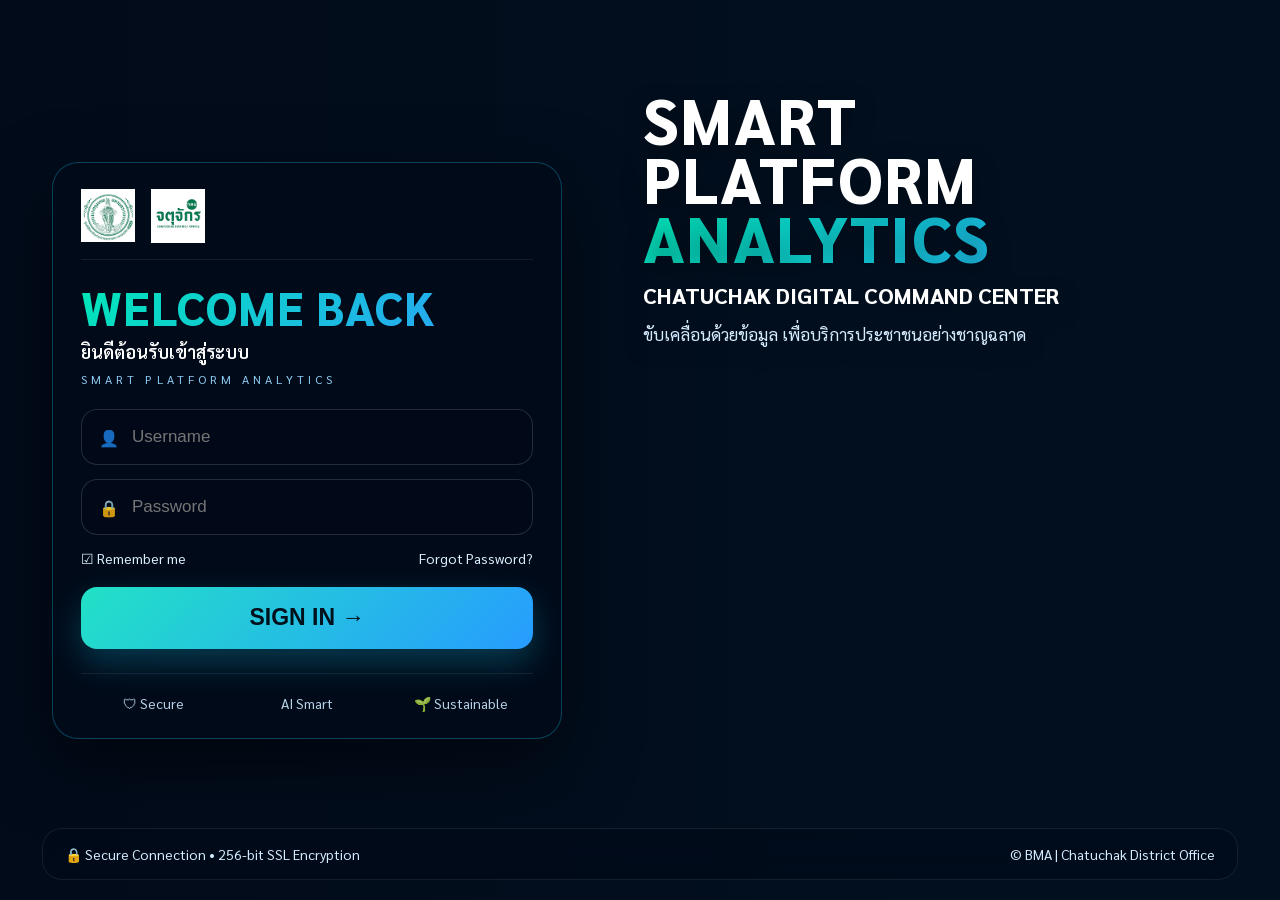
==== index.html @ cbca6411 "Update index.html" ====
<!DOCTYPE html>
<html lang="th">
<head>
<meta charset="UTF-8">
<meta name="viewport" content="width=device-width,initial-scale=1.0">
<title>Smart Platform Analytics</title>
<link rel="preconnect" href="https://fonts.googleapis.com">
<link rel="preconnect" href="https://fonts.gstatic.com" crossorigin>
<link href="https://fonts.googleapis.com/css2?family=Sarabun:wght@300;400;600;700;800&display=swap" rel="stylesheet">
<style>
*{margin:0;padding:0;box-sizing:border-box}
:root{
  --cyan:#18d7ff;
  --green:#00e6b8;
  --glass:rgba(1,10,25,.70);
  --line:rgba(24,215,255,.28);
}
body{
  font-family:'Sarabun',sans-serif;
  min-height:100vh;
  background:#021020;
  overflow:hidden;
}
.login-page{
  min-height:100vh;
  position:relative;
  display:flex;
  align-items:center;
  padding:34px 42px;
  background:
    linear-gradient(90deg,
      rgba(2,10,25,.82) 0%,
      rgba(2,10,25,.58) 33%,
      rgba(2,10,25,.18) 62%,
      rgba(2,10,25,.10) 100%),
    url("assets/images/login-bg.png");
  background-size:cover;
  background-position:center;
  background-repeat:no-repeat;
}
.login-card{
  width:510px;
  min-height:auto;
  padding:26px 28px;
  border-radius:26px;
  background:var(--glass);
  border:1px solid var(--line);
  backdrop-filter:blur(18px);
  -webkit-backdrop-filter:blur(18px);
  box-shadow:0 26px 70px rgba(0,0,0,.50);
  margin-left:10px;
}
.logo-row{
  display:flex;
  align-items:center;
  gap:16px;
  padding-bottom:16px;
  border-bottom:1px solid rgba(255,255,255,.08);
  margin-bottom:24px;
}
.logo-row img{
  height:54px;
  max-width:210px;
  object-fit:contain;
}
.welcome{
  font-size:46px;
  font-weight:800;
  line-height:1;
  letter-spacing:.02em;
  background:linear-gradient(135deg,var(--green),#2f9cff);
  -webkit-background-clip:text;
  -webkit-text-fill-color:transparent;
  margin-bottom:10px;
}
.sub{
  font-size:18px;
  color:#fff;
  font-weight:600;
  margin-bottom:8px;
}
.platform{
  letter-spacing:.34em;
  font-size:12px;
  color:#8fcff7;
  margin-bottom:22px;
}
.input{
  position:relative;
  margin-bottom:14px;
}
.input input{
  width:100%;
  height:56px;
  padding:0 18px 0 50px;
  border-radius:16px;
  background:rgba(2,10,25,.58);
  border:1px solid rgba(255,255,255,.14);
  color:#fff;
  font-size:17px;
  outline:none;
  transition:.2s ease;
}
.input input:focus{
  border-color:rgba(24,215,255,.65);
  box-shadow:0 0 0 3px rgba(24,215,255,.12);
}
.input span{
  position:absolute;
  left:18px;
  top:50%;
  transform:translateY(-50%);
  opacity:.9;
}
.options{
  display:flex;
  justify-content:space-between;
  align-items:center;
  color:#dbefff;
  font-size:14px;
  margin:8px 0 20px;
}
.btn{
  width:100%;
  height:62px;
  border:none;
  border-radius:16px;
  font-size:23px;
  font-weight:800;
  cursor:pointer;
  background:linear-gradient(135deg,#22e1c6,#279cff);
  color:#00111b;
  box-shadow:0 14px 34px rgba(24,215,255,.24);
  transition:.22s ease;
}
.btn:hover{transform:translateY(-2px)}
.bottom{
  display:flex;
  justify-content:space-between;
  gap:10px;
  margin-top:24px;
  padding-top:20px;
  border-top:1px solid rgba(255,255,255,.08);
  color:#cde8ff;
  font-size:14px;
}
.bottom div{
  flex:1;
  text-align:center;
  opacity:.9;
}
.hero{
  position:absolute;
  right:6%;
  top:10%;
  max-width:560px;
  text-shadow:0 8px 24px rgba(0,0,0,.35);
}
.hero h1{
  font-size:64px;
  line-height:.92;
  color:#fff;
  font-weight:800;
  letter-spacing:.02em;
}
.hero h1 span{
  display:block;
  background:linear-gradient(135deg,var(--green),#2aa5ff);
  -webkit-background-clip:text;
  -webkit-text-fill-color:transparent;
}
.hero h2{
  color:#fff;
  margin-top:14px;
  font-size:22px;
  font-weight:800;
}
.hero p{
  margin-top:12px;
  color:#d6ecff;
  font-size:17px;
  line-height:1.6;
}
.footer{
  position:fixed;
  left:42px;
  right:42px;
  bottom:20px;
  min-height:52px;
  padding:14px 22px;
  border-radius:20px;
  background:rgba(1,10,25,.54);
  backdrop-filter:blur(14px);
  -webkit-backdrop-filter:blur(14px);
  border:1px solid rgba(255,255,255,.08);
  display:flex;
  align-items:center;
  justify-content:space-between;
  gap:16px;
  color:#d4ecff;
  font-size:14px;
}
@media(max-width:1200px){
  .hero{display:none}
  .login-page{justify-content:center;padding:24px;background-position:center}
  .login-card{width:100%;max-width:520px;margin-left:0}
}
@media(max-width:640px){
  body{overflow:auto}
  .login-page{padding:18px;background-position:68% center}
  .login-card{padding:22px;border-radius:22px}
  .logo-row img{height:44px}
  .welcome{font-size:36px}
  .sub{font-size:16px}
  .platform{font-size:11px;letter-spacing:.22em}
  .bottom{font-size:12px}
  .footer{
    position:static;
    margin:0 18px 18px;
    flex-direction:column;
    text-align:center;
    font-size:12px;
  }
}
</style>
</head>
<body>
<div class="login-page">
  <section class="login-card" aria-label="Login">
    <div class="logo-row">
      <img src="assets/images/logos/bma-logo.png" alt="BMA Logo" onerror="this.style.display='none'">
      <img src="assets/images/logos/chatuchak-logo.png" alt="Chatuchak Logo" onerror="this.style.display='none'">
    </div>

    <h1 class="welcome">WELCOME BACK</h1>
    <div class="sub">ยินดีต้อนรับเข้าสู่ระบบ</div>
    <div class="platform">SMART PLATFORM ANALYTICS</div>

    <div class="input">
      <span>👤</span>
      <input type="text" placeholder="Username" autocomplete="username">
    </div>

    <div class="input">
      <span>🔒</span>
      <input type="password" placeholder="Password" autocomplete="current-password">
    </div>

    <div class="options">
      <label>☑ Remember me</label>
      <span>Forgot Password?</span>
    </div>

    <button class="btn" type="button" onclick="window.location.href='portal.html'">SIGN IN →</button>

    <div class="bottom">
      <div>🛡 Secure</div>
      <div>AI Smart</div>
      <div>🌱 Sustainable</div>
    </div>
  </section>

  <section class="hero" aria-label="Smart Platform Analytics">
    <h1>SMART PLATFORM <span>ANALYTICS</span></h1>
    <h2>CHATUCHAK DIGITAL COMMAND CENTER</h2>
    <p>ขับเคลื่อนด้วยข้อมูล เพื่อบริการประชาชนอย่างชาญฉลาด</p>
  </section>
</div>

<footer class="footer">
  <div>🔒 Secure Connection • 256-bit SSL Encryption</div>
  <div>© BMA | Chatuchak District Office</div>
</footer>
</body>
</html>
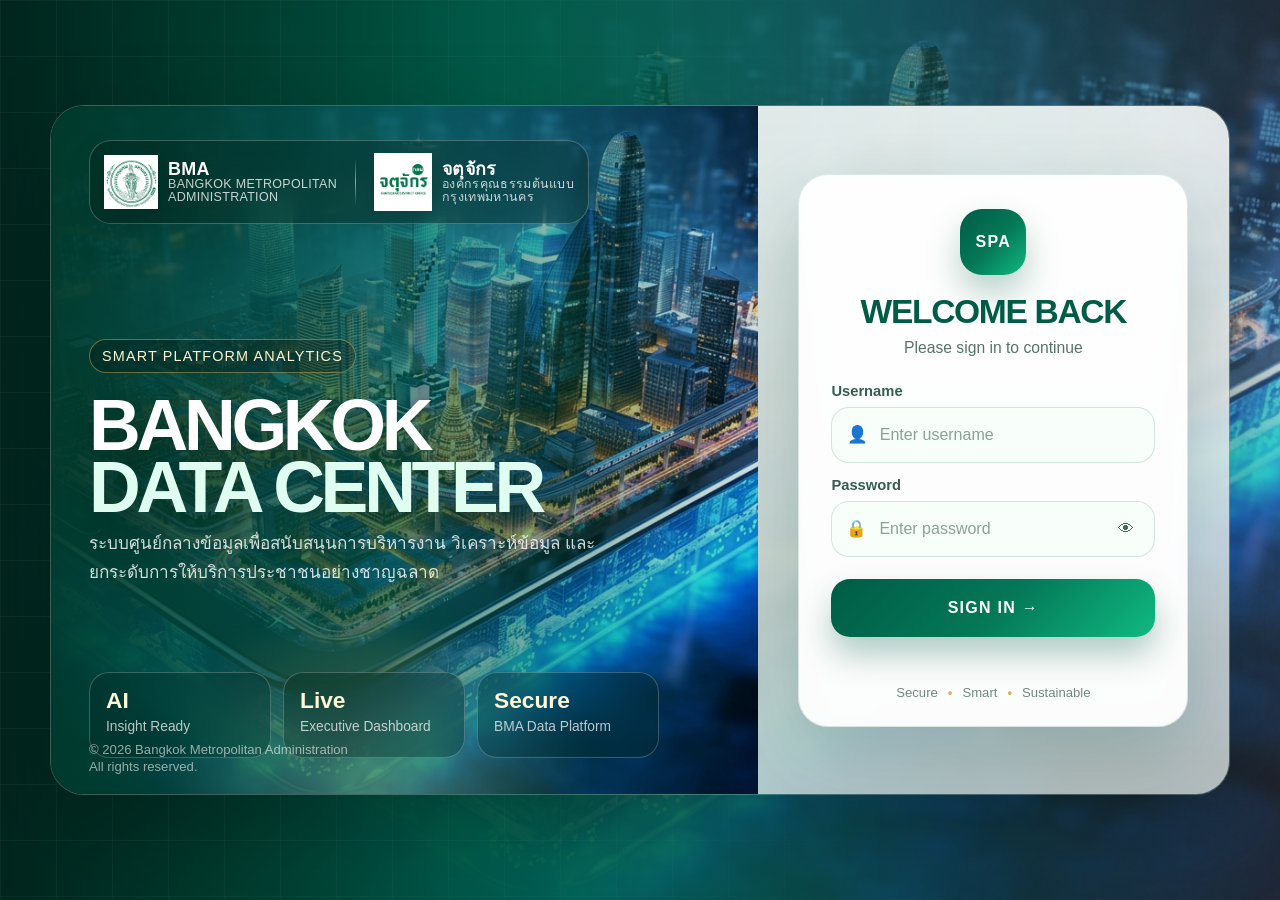
==== commit a23a9cfe: "Update index.html" ====
--- a/index.html
+++ b/index.html
@@ -1,275 +1,478 @@
 <!DOCTYPE html>
 <html lang="th">
 <head>
-<meta charset="UTF-8">
-<meta name="viewport" content="width=device-width,initial-scale=1.0">
-<title>Smart Platform Analytics</title>
-<link rel="preconnect" href="https://fonts.googleapis.com">
-<link rel="preconnect" href="https://fonts.gstatic.com" crossorigin>
-<link href="https://fonts.googleapis.com/css2?family=Sarabun:wght@300;400;600;700;800&display=swap" rel="stylesheet">
-<style>
-*{margin:0;padding:0;box-sizing:border-box}
-:root{
-  --cyan:#18d7ff;
-  --green:#00e6b8;
-  --glass:rgba(1,10,25,.70);
-  --line:rgba(24,215,255,.28);
-}
-body{
-  font-family:'Sarabun',sans-serif;
-  min-height:100vh;
-  background:#021020;
-  overflow:hidden;
-}
-.login-page{
-  min-height:100vh;
-  position:relative;
-  display:flex;
-  align-items:center;
-  padding:34px 42px;
-  background:
-    linear-gradient(90deg,
-      rgba(2,10,25,.82) 0%,
-      rgba(2,10,25,.58) 33%,
-      rgba(2,10,25,.18) 62%,
-      rgba(2,10,25,.10) 100%),
-    url("assets/images/login-bg.png");
-  background-size:cover;
-  background-position:center;
-  background-repeat:no-repeat;
-}
-.login-card{
-  width:510px;
-  min-height:auto;
-  padding:26px 28px;
-  border-radius:26px;
-  background:var(--glass);
-  border:1px solid var(--line);
-  backdrop-filter:blur(18px);
-  -webkit-backdrop-filter:blur(18px);
-  box-shadow:0 26px 70px rgba(0,0,0,.50);
-  margin-left:10px;
-}
-.logo-row{
-  display:flex;
-  align-items:center;
-  gap:16px;
-  padding-bottom:16px;
-  border-bottom:1px solid rgba(255,255,255,.08);
-  margin-bottom:24px;
-}
-.logo-row img{
-  height:54px;
-  max-width:210px;
-  object-fit:contain;
-}
-.welcome{
-  font-size:46px;
-  font-weight:800;
-  line-height:1;
-  letter-spacing:.02em;
-  background:linear-gradient(135deg,var(--green),#2f9cff);
-  -webkit-background-clip:text;
-  -webkit-text-fill-color:transparent;
-  margin-bottom:10px;
-}
-.sub{
-  font-size:18px;
-  color:#fff;
-  font-weight:600;
-  margin-bottom:8px;
-}
-.platform{
-  letter-spacing:.34em;
-  font-size:12px;
-  color:#8fcff7;
-  margin-bottom:22px;
-}
-.input{
-  position:relative;
-  margin-bottom:14px;
-}
-.input input{
-  width:100%;
-  height:56px;
-  padding:0 18px 0 50px;
-  border-radius:16px;
-  background:rgba(2,10,25,.58);
-  border:1px solid rgba(255,255,255,.14);
-  color:#fff;
-  font-size:17px;
-  outline:none;
-  transition:.2s ease;
-}
-.input input:focus{
-  border-color:rgba(24,215,255,.65);
-  box-shadow:0 0 0 3px rgba(24,215,255,.12);
-}
-.input span{
-  position:absolute;
-  left:18px;
-  top:50%;
-  transform:translateY(-50%);
-  opacity:.9;
-}
-.options{
-  display:flex;
-  justify-content:space-between;
-  align-items:center;
-  color:#dbefff;
-  font-size:14px;
-  margin:8px 0 20px;
-}
-.btn{
-  width:100%;
-  height:62px;
-  border:none;
-  border-radius:16px;
-  font-size:23px;
-  font-weight:800;
-  cursor:pointer;
-  background:linear-gradient(135deg,#22e1c6,#279cff);
-  color:#00111b;
-  box-shadow:0 14px 34px rgba(24,215,255,.24);
-  transition:.22s ease;
-}
-.btn:hover{transform:translateY(-2px)}
-.bottom{
-  display:flex;
-  justify-content:space-between;
-  gap:10px;
-  margin-top:24px;
-  padding-top:20px;
-  border-top:1px solid rgba(255,255,255,.08);
-  color:#cde8ff;
-  font-size:14px;
-}
-.bottom div{
-  flex:1;
-  text-align:center;
-  opacity:.9;
-}
-.hero{
-  position:absolute;
-  right:6%;
-  top:10%;
-  max-width:560px;
-  text-shadow:0 8px 24px rgba(0,0,0,.35);
-}
-.hero h1{
-  font-size:64px;
-  line-height:.92;
-  color:#fff;
-  font-weight:800;
-  letter-spacing:.02em;
-}
-.hero h1 span{
-  display:block;
-  background:linear-gradient(135deg,var(--green),#2aa5ff);
-  -webkit-background-clip:text;
-  -webkit-text-fill-color:transparent;
-}
-.hero h2{
-  color:#fff;
-  margin-top:14px;
-  font-size:22px;
-  font-weight:800;
-}
-.hero p{
-  margin-top:12px;
-  color:#d6ecff;
-  font-size:17px;
-  line-height:1.6;
-}
-.footer{
-  position:fixed;
-  left:42px;
-  right:42px;
-  bottom:20px;
-  min-height:52px;
-  padding:14px 22px;
-  border-radius:20px;
-  background:rgba(1,10,25,.54);
-  backdrop-filter:blur(14px);
-  -webkit-backdrop-filter:blur(14px);
-  border:1px solid rgba(255,255,255,.08);
-  display:flex;
-  align-items:center;
-  justify-content:space-between;
-  gap:16px;
-  color:#d4ecff;
-  font-size:14px;
-}
-@media(max-width:1200px){
-  .hero{display:none}
-  .login-page{justify-content:center;padding:24px;background-position:center}
-  .login-card{width:100%;max-width:520px;margin-left:0}
-}
-@media(max-width:640px){
-  body{overflow:auto}
-  .login-page{padding:18px;background-position:68% center}
-  .login-card{padding:22px;border-radius:22px}
-  .logo-row img{height:44px}
-  .welcome{font-size:36px}
-  .sub{font-size:16px}
-  .platform{font-size:11px;letter-spacing:.22em}
-  .bottom{font-size:12px}
-  .footer{
-    position:static;
-    margin:0 18px 18px;
-    flex-direction:column;
-    text-align:center;
-    font-size:12px;
-  }
-}
-</style>
+  <meta charset="UTF-8" />
+  <meta name="viewport" content="width=device-width, initial-scale=1.0" />
+  <title>Smart Platform Analytics</title>
+  <link rel="preconnect" href="https://fonts.googleapis.com" />
+  <link rel="preconnect" href="https://fonts.gstatic.com" crossorigin />
+  <style>
+    @font-face{
+      font-family:"Sao Chingcha";
+      src:url("assets/fonts/SaoChingcha-Regular.ttf") format("truetype"),
+          url("assets/fonts/saochingcha.ttf") format("truetype");
+      font-display:swap;
+    }
+
+    :root{
+      --bma-green:#005C46;
+      --bma-green-2:#047857;
+      --mint:#10b981;
+      --gold:#d6b25e;
+      --ink:#14342d;
+      --soft:#eefaf4;
+      --glass:rgba(255,255,255,.82);
+      --glass-strong:rgba(255,255,255,.93);
+      --shadow:0 34px 90px rgba(0,0,0,.26);
+      --city-bg:url("assets/images/backgrounds/login-bg.png");
+      --city-bg-raw:url("https://raw.githubusercontent.com/chatuchakdatacenter-wq/smart-platform-analytics/main/assets/images/backgrounds/login-bg.png");
+    }
+
+    *{box-sizing:border-box}
+
+    html,body{height:100%;margin:0}
+
+    body{
+      font-family:"Sao Chingcha","Sarabun","Segoe UI",Tahoma,sans-serif;
+      color:#fff;
+      overflow:hidden;
+      background:
+        radial-gradient(circle at 16% 12%,rgba(16,185,129,.32),transparent 34%),
+        linear-gradient(135deg,#063429 0%,#005c46 45%,#03231b 100%);
+    }
+
+    button,input{font:inherit}
+
+    .hidden{display:none!important}
+
+    .login-page{
+      min-height:100vh;
+      position:relative;
+      isolation:isolate;
+      display:flex;
+      align-items:center;
+      justify-content:center;
+      padding:28px;
+      background:
+        linear-gradient(90deg,rgba(0,42,31,.95) 0%,rgba(0,92,70,.78) 42%,rgba(0,0,0,.18) 100%),
+        var(--city-bg),
+        var(--city-bg-raw);
+      background-size:cover;
+      background-position:center;
+    }
+
+    .login-page::before{
+      content:"";
+      position:absolute;
+      inset:0;
+      z-index:-2;
+      background:
+        linear-gradient(90deg,rgba(0,37,29,.94) 0%,rgba(0,92,70,.72) 38%,rgba(255,255,255,.05) 74%,rgba(255,255,255,.12) 100%),
+        radial-gradient(circle at 72% 52%,rgba(255,255,255,.12),transparent 28%);
+    }
+
+    .login-page::after{
+      content:"";
+      position:absolute;
+      inset:0;
+      z-index:-1;
+      pointer-events:none;
+      background-image:
+        linear-gradient(rgba(255,255,255,.045) 1px,transparent 1px),
+        linear-gradient(90deg,rgba(255,255,255,.045) 1px,transparent 1px);
+      background-size:56px 56px;
+      mask-image:linear-gradient(90deg,#000 0%,rgba(0,0,0,.6) 42%,transparent 76%);
+    }
+
+    .bg-shade,.bg-glow{display:none}
+
+    .login-layout{
+      width:min(1180px,100%);
+      min-height:min(690px,calc(100vh - 56px));
+      position:relative;
+      display:grid;
+      grid-template-columns:minmax(420px,1.08fr) minmax(340px,.72fr);
+      overflow:hidden;
+      border:1px solid rgba(255,255,255,.24);
+      border-radius:34px;
+      box-shadow:var(--shadow);
+      background:rgba(0,43,34,.36);
+      backdrop-filter:blur(8px);
+    }
+
+    .brand-hero{
+      position:relative;
+      display:flex;
+      flex-direction:column;
+      justify-content:space-between;
+      padding:34px 38px 36px;
+      overflow:hidden;
+    }
+
+    .brand-hero::before{
+      content:"";
+      position:absolute;
+      inset:0;
+      z-index:-2;
+      background:
+        linear-gradient(90deg,rgba(0,58,44,.98) 0%,rgba(0,92,70,.66) 48%,rgba(0,0,0,.10) 100%),
+        var(--city-bg),
+        var(--city-bg-raw);
+      background-size:cover;
+      background-position:center;
+      transform:scale(1.02);
+    }
+
+    .brand-hero::after{
+      content:"";
+      position:absolute;
+      inset:auto -10% -22% 8%;
+      width:76%;
+      height:45%;
+      z-index:-1;
+      border-radius:999px;
+      background:radial-gradient(circle,rgba(214,178,94,.30),transparent 70%);
+      filter:blur(10px);
+    }
+
+    .logo-bar{
+      display:flex;
+      align-items:center;
+      gap:18px;
+      width:fit-content;
+      padding:12px 14px;
+      border:1px solid rgba(255,255,255,.24);
+      border-radius:22px;
+      background:rgba(0,34,26,.34);
+      backdrop-filter:blur(14px);
+    }
+
+    .logo-unit{display:flex;align-items:center;gap:10px}
+    .logo-img{width:54px;height:54px;object-fit:contain;filter:drop-shadow(0 10px 18px rgba(0,0,0,.24))}
+    .chatuchak-logo{width:58px;height:58px}
+    .logo-text{display:flex;flex-direction:column;line-height:1.05;letter-spacing:.02em}
+    .logo-text strong{font-size:1.12rem;color:#fff}
+    .logo-text span{font-size:.78rem;color:rgba(255,255,255,.78)}
+    .logo-divider{width:1px;height:48px;background:linear-gradient(transparent,rgba(255,255,255,.55),transparent)}
+
+    .hero-copy{max-width:620px;margin:62px 0 32px}
+    .eyebrow{
+      display:inline-flex;
+      align-items:center;
+      gap:8px;
+      padding:8px 12px;
+      border:1px solid rgba(214,178,94,.48);
+      border-radius:999px;
+      color:#fff4cf;
+      background:rgba(0,0,0,.22);
+      letter-spacing:.08em;
+      font-size:.9rem;
+    }
+
+    .hero-copy h1{
+      margin:22px 0 12px;
+      font-size:clamp(2.75rem,5.6vw,5.65rem);
+      line-height:.86;
+      letter-spacing:-.06em;
+      text-transform:uppercase;
+      text-shadow:0 18px 38px rgba(0,0,0,.32);
+    }
+
+    .hero-copy h1 span{display:block;color:#dffdf0}
+    .hero-copy p{max-width:510px;margin:0;color:rgba(255,255,255,.82);font-size:1.07rem;line-height:1.65}
+
+    .hero-stats{
+      display:grid;
+      grid-template-columns:repeat(3,minmax(0,1fr));
+      gap:12px;
+      max-width:570px;
+    }
+
+    .stat-pill{
+      min-height:86px;
+      padding:14px 16px;
+      border:1px solid rgba(255,255,255,.22);
+      border-radius:20px;
+      background:rgba(0,42,32,.34);
+      backdrop-filter:blur(14px);
+    }
+    .stat-pill strong{display:block;font-size:1.42rem;color:#fff7d7}
+    .stat-pill span{display:block;margin-top:4px;color:rgba(255,255,255,.72);font-size:.86rem;line-height:1.32}
+
+    .login-panel{
+      display:flex;
+      align-items:center;
+      justify-content:center;
+      padding:34px;
+      background:
+        linear-gradient(180deg,rgba(255,255,255,.88),rgba(255,255,255,.68)),
+        radial-gradient(circle at 50% 0%,rgba(16,185,129,.18),transparent 40%);
+      color:var(--ink);
+    }
+
+    .login-card{
+      width:100%;
+      max-width:390px;
+      padding:34px 32px 26px;
+      border:1px solid rgba(0,92,70,.14);
+      border-radius:30px;
+      background:var(--glass-strong);
+      box-shadow:0 28px 70px rgba(0,68,52,.20);
+      backdrop-filter:blur(18px);
+    }
+
+    .login-badge{
+      width:66px;
+      height:66px;
+      display:grid;
+      place-items:center;
+      margin:0 auto 18px;
+      border-radius:22px;
+      color:#fff;
+      font-weight:800;
+      letter-spacing:.08em;
+      background:linear-gradient(135deg,var(--bma-green),var(--bma-green-2) 52%,var(--mint));
+      box-shadow:0 18px 34px rgba(0,92,70,.28);
+    }
+
+    .login-card h1{margin:0;text-align:center;font-size:2.1rem;letter-spacing:-.04em;color:var(--bma-green)}
+    .login-card>p{margin:8px 0 26px;text-align:center;color:#57736a;font-size:.98rem}
+
+    .field{display:block;margin:0 0 14px}
+    .field-caption{display:block;margin:0 0 8px;color:#365c52;font-size:.92rem;font-weight:700}
+    .input-wrap{
+      display:flex;
+      align-items:center;
+      gap:10px;
+      min-height:56px;
+      padding:0 14px;
+      border:1px solid rgba(0,92,70,.16);
+      border-radius:18px;
+      background:#f8fffb;
+      box-shadow:inset 0 1px 0 rgba(255,255,255,.7);
+      transition:.2s ease;
+    }
+    .input-wrap:focus-within{border-color:rgba(0,92,70,.48);box-shadow:0 0 0 4px rgba(16,185,129,.12)}
+    .field-icon{width:24px;text-align:center;color:var(--bma-green);font-size:1.04rem}
+    .input-wrap input{width:100%;border:0;outline:0;background:transparent;color:#17362f;font-size:1rem}
+    .input-wrap input::placeholder{color:#8aa099}
+    .ghost-btn{border:0;background:transparent;color:#436c61;cursor:pointer;padding:6px;border-radius:12px}
+    .ghost-btn:hover{background:rgba(0,92,70,.08)}
+
+    .signin-btn{
+      width:100%;
+      min-height:58px;
+      margin-top:8px;
+      border:0;
+      border-radius:19px;
+      cursor:pointer;
+      color:#fff;
+      font-size:1rem;
+      font-weight:800;
+      letter-spacing:.08em;
+      background:linear-gradient(135deg,var(--bma-green),#047857 52%,#10b981);
+      box-shadow:0 18px 32px rgba(0,92,70,.30);
+      transition:transform .18s ease,box-shadow .18s ease,filter .18s ease;
+    }
+    .signin-btn:hover{transform:translateY(-2px);filter:saturate(1.08);box-shadow:0 22px 42px rgba(0,92,70,.38)}
+    .signin-btn:active{transform:translateY(0)}
+
+    .login-message{min-height:22px;margin:12px 0 4px;text-align:center;color:#b45309;font-size:.9rem}
+    .trust-line{display:flex;align-items:center;justify-content:center;gap:10px;margin-top:14px;color:#6f8880;font-size:.82rem}
+    .trust-line b{color:var(--gold)}
+
+    .page-footer{
+      position:absolute;
+      left:38px;
+      bottom:18px;
+      color:rgba(255,255,255,.58);
+      font-size:.82rem;
+      line-height:1.35;
+    }
+
+    .dashboard-page{min-height:100vh;background:#eef7f2;color:#17362f;display:grid;grid-template-columns:280px 1fr}
+    .sidebar{padding:24px;background:linear-gradient(180deg,#005c46,#063429);color:#fff}
+    .side-brand{display:flex;align-items:center;gap:12px;margin-bottom:34px}
+    .mini-orb{width:54px;height:54px;border-radius:18px;display:grid;place-items:center;background:rgba(255,255,255,.14);font-weight:800}
+    .side-brand span{display:block;color:rgba(255,255,255,.7);font-size:.8rem}
+    .side-nav{display:grid;gap:10px}
+    .nav-link{border:1px solid rgba(255,255,255,.12);border-radius:16px;background:rgba(255,255,255,.06);color:#fff;padding:13px 14px;text-align:left;cursor:pointer}
+    .nav-link.active,.nav-link:hover{background:rgba(255,255,255,.16)}
+    .workspace{padding:30px}
+    .topbar{display:flex;align-items:center;justify-content:space-between;margin-bottom:28px}
+    .topbar p{margin:0;color:#57736a}.topbar h2{margin:4px 0 0;font-size:2rem;color:#005c46}
+    .user-panel{display:flex;align-items:center;gap:12px;padding:10px;border-radius:20px;background:#fff;box-shadow:0 14px 38px rgba(0,0,0,.08)}
+    .user-panel span{display:block;color:#6f8880;font-size:.82rem}.avatar{width:42px;height:42px;border-radius:15px;display:grid;place-items:center;background:#005c46;color:#fff;font-weight:800}
+    .logout-btn{border:0;border-radius:13px;background:#eef7f2;color:#005c46;padding:10px 12px;cursor:pointer}
+    .kpi-grid{display:grid;grid-template-columns:repeat(4,minmax(0,1fr));gap:16px}
+    .kpi-card{padding:22px;border-radius:24px;background:#fff;box-shadow:0 18px 45px rgba(0,0,0,.08)}
+    .kpi-card span,.kpi-card small{display:block;color:#6f8880}.kpi-card strong{display:block;margin:10px 0;font-size:2rem;color:#005c46}.gold-card{border:1px solid rgba(214,178,94,.7)}
+
+    @media (max-width:980px){
+      body{overflow:auto}
+      .login-page{padding:18px;align-items:stretch}
+      .login-layout{min-height:auto;grid-template-columns:1fr;border-radius:28px}
+      .brand-hero{min-height:380px;padding:26px}
+      .hero-copy{margin:44px 0 24px}
+      .hero-stats{grid-template-columns:1fr 1fr 1fr}
+      .login-panel{padding:26px}
+      .page-footer{position:static;margin-top:20px;color:rgba(255,255,255,.74)}
+      .dashboard-page{grid-template-columns:1fr}.sidebar{display:none}.kpi-grid{grid-template-columns:1fr 1fr}
+    }
+
+    @media (max-width:640px){
+      .login-page{padding:12px;background-position:center top}
+      .login-layout{border-radius:24px}
+      .brand-hero{min-height:330px;padding:20px;background-position:center}
+      .logo-bar{gap:10px;padding:10px;border-radius:18px;transform:scale(.94);transform-origin:left top}
+      .logo-img{width:44px;height:44px}.chatuchak-logo{width:46px;height:46px}.logo-text span{font-size:.68rem}.logo-text strong{font-size:.98rem}.logo-divider{height:38px}
+      .hero-copy{margin:32px 0 16px}.hero-copy h1{font-size:3rem}.hero-copy p{font-size:.95rem}
+      .hero-stats{grid-template-columns:1fr;gap:8px}.stat-pill{min-height:auto;padding:11px 14px}.stat-pill strong{font-size:1.18rem}
+      .login-panel{padding:18px}.login-card{padding:28px 22px 22px;border-radius:24px}.login-card h1{font-size:1.76rem}
+      .kpi-grid{grid-template-columns:1fr}.topbar{display:block}.user-panel{margin-top:16px}
+    }
+  </style>
 </head>
 <body>
-<div class="login-page">
-  <section class="login-card" aria-label="Login">
-    <div class="logo-row">
-      <img src="assets/images/logos/bma-logo.png" alt="BMA Logo" onerror="this.style.display='none'">
-      <img src="assets/images/logos/chatuchak-logo.png" alt="Chatuchak Logo" onerror="this.style.display='none'">
-    </div>
-
-    <h1 class="welcome">WELCOME BACK</h1>
-    <div class="sub">ยินดีต้อนรับเข้าสู่ระบบ</div>
-    <div class="platform">SMART PLATFORM ANALYTICS</div>
-
-    <div class="input">
-      <span>👤</span>
-      <input type="text" placeholder="Username" autocomplete="username">
-    </div>
-
-    <div class="input">
-      <span>🔒</span>
-      <input type="password" placeholder="Password" autocomplete="current-password">
-    </div>
-
-    <div class="options">
-      <label>☑ Remember me</label>
-      <span>Forgot Password?</span>
-    </div>
-
-    <button class="btn" type="button" onclick="window.location.href='portal.html'">SIGN IN →</button>
-
-    <div class="bottom">
-      <div>🛡 Secure</div>
-      <div>AI Smart</div>
-      <div>🌱 Sustainable</div>
-    </div>
+  <main class="login-page">
+    <section class="login-layout" aria-label="Smart Platform Analytics Login">
+      <div class="brand-hero">
+        <header class="logo-bar">
+          <div class="logo-unit">
+            <img src="assets/images/logos/bma-logo.png" alt="BMA Logo" class="logo-img" />
+            <div class="logo-text">
+              <strong>BMA</strong>
+              <span>BANGKOK METROPOLITAN<br />ADMINISTRATION</span>
+            </div>
+          </div>
+
+          <i class="logo-divider"></i>
+
+          <div class="logo-unit logo-unit-right">
+            <img src="assets/images/logos/chatuchak-logo.png" alt="Chatuchak Logo" class="logo-img chatuchak-logo" />
+            <div class="logo-text">
+              <strong>จตุจักร</strong>
+              <span>องค์กรคุณธรรมต้นแบบ<br />กรุงเทพมหานคร</span>
+            </div>
+          </div>
+        </header>
+
+        <div class="hero-copy">
+          <span class="eyebrow">SMART PLATFORM ANALYTICS</span>
+          <h1>Bangkok <span>Data Center</span></h1>
+          <p>ระบบศูนย์กลางข้อมูลเพื่อสนับสนุนการบริหารงาน วิเคราะห์ข้อมูล และยกระดับการให้บริการประชาชนอย่างชาญฉลาด</p>
+        </div>
+
+        <div class="hero-stats" aria-label="Platform Highlights">
+          <div class="stat-pill"><strong>AI</strong><span>Insight Ready</span></div>
+          <div class="stat-pill"><strong>Live</strong><span>Executive Dashboard</span></div>
+          <div class="stat-pill"><strong>Secure</strong><span>BMA Data Platform</span></div>
+        </div>
+
+        <footer class="page-footer">
+          © 2026 Bangkok Metropolitan Administration<br />
+          All rights reserved.
+        </footer>
+      </div>
+
+      <div class="login-panel">
+        <form class="login-card" id="loginForm">
+          <div class="login-badge">SPA</div>
+          <h1>WELCOME BACK</h1>
+          <p>Please sign in to continue</p>
+
+          <label class="field">
+            <span class="field-caption">Username</span>
+            <span class="input-wrap">
+              <span class="field-icon">👤</span>
+              <input id="username" name="username" type="text" placeholder="Enter username" autocomplete="username" required />
+            </span>
+          </label>
+
+          <label class="field">
+            <span class="field-caption">Password</span>
+            <span class="input-wrap">
+              <span class="field-icon">🔒</span>
+              <input id="password" name="password" type="password" placeholder="Enter password" autocomplete="current-password" required />
+              <button class="ghost-btn" id="togglePassword" type="button" aria-label="Show password">👁</button>
+            </span>
+          </label>
+
+          <button class="signin-btn" type="submit">SIGN IN →</button>
+
+          <div id="loginMessage" class="login-message" role="status"></div>
+
+          <footer class="trust-line">
+            <span>Secure</span>
+            <b>•</b>
+            <span>Smart</span>
+            <b>•</b>
+            <span>Sustainable</span>
+          </footer>
+        </form>
+      </div>
+    </section>
+  </main>
+
+  <section id="dashboardPage" class="dashboard-page hidden">
+    <aside class="sidebar">
+      <div class="side-brand">
+        <div class="mini-orb">SPA</div>
+        <div>
+          <strong>SMART PLATFORM</strong>
+          <span>ANALYTICS</span>
+        </div>
+      </div>
+
+      <nav class="side-nav">
+        <button class="nav-link active">Dashboard</button>
+        <button class="nav-link">Data Management</button>
+        <button class="nav-link">AI Insights</button>
+        <button class="nav-link">Reports</button>
+        <button class="nav-link">System Settings</button>
+      </nav>
+    </aside>
+
+    <main class="workspace">
+      <header class="topbar">
+        <div>
+          <p>AI Command Center</p>
+          <h2>Executive Overview</h2>
+        </div>
+
+        <div class="user-panel">
+          <div class="avatar">A</div>
+          <div>
+            <strong>Admin</strong>
+            <span>System Administrator</span>
+          </div>
+          <button id="logoutBtn" class="logout-btn">Logout</button>
+        </div>
+      </header>
+
+      <section class="kpi-grid">
+        <article class="kpi-card"><span>Total Records</span><strong>7,000+</strong><small>Ready for analytics</small></article>
+        <article class="kpi-card"><span>AI Readiness</span><strong>92.4%</strong><small>Insight engine standby</small></article>
+        <article class="kpi-card"><span>Dashboard</span><strong>Live</strong><small>Executive view enabled</small></article>
+        <article class="kpi-card gold-card"><span>Platform Status</span><strong>Secure</strong><small>Foundation v1.3</small></article>
+      </section>
+    </main>
   </section>
 
-  <section class="hero" aria-label="Smart Platform Analytics">
-    <h1>SMART PLATFORM <span>ANALYTICS</span></h1>
-    <h2>CHATUCHAK DIGITAL COMMAND CENTER</h2>
-    <p>ขับเคลื่อนด้วยข้อมูล เพื่อบริการประชาชนอย่างชาญฉลาด</p>
-  </section>
-</div>
-
-<footer class="footer">
-  <div>🔒 Secure Connection • 256-bit SSL Encryption</div>
-  <div>© BMA | Chatuchak District Office</div>
-</footer>
+  <script src="assets/js/app.js"></script>
+  <script>
+    (function(){
+      const password = document.getElementById('password');
+      const toggle = document.getElementById('togglePassword');
+      if(toggle && password){
+        toggle.addEventListener('click', function(){
+          const isHidden = password.type === 'password';
+          password.type = isHidden ? 'text' : 'password';
+          toggle.textContent = isHidden ? '🙈' : '👁';
+          toggle.setAttribute('aria-label', isHidden ? 'Hide password' : 'Show password');
+        });
+      }
+    })();
+  </script>
 </body>
 </html>
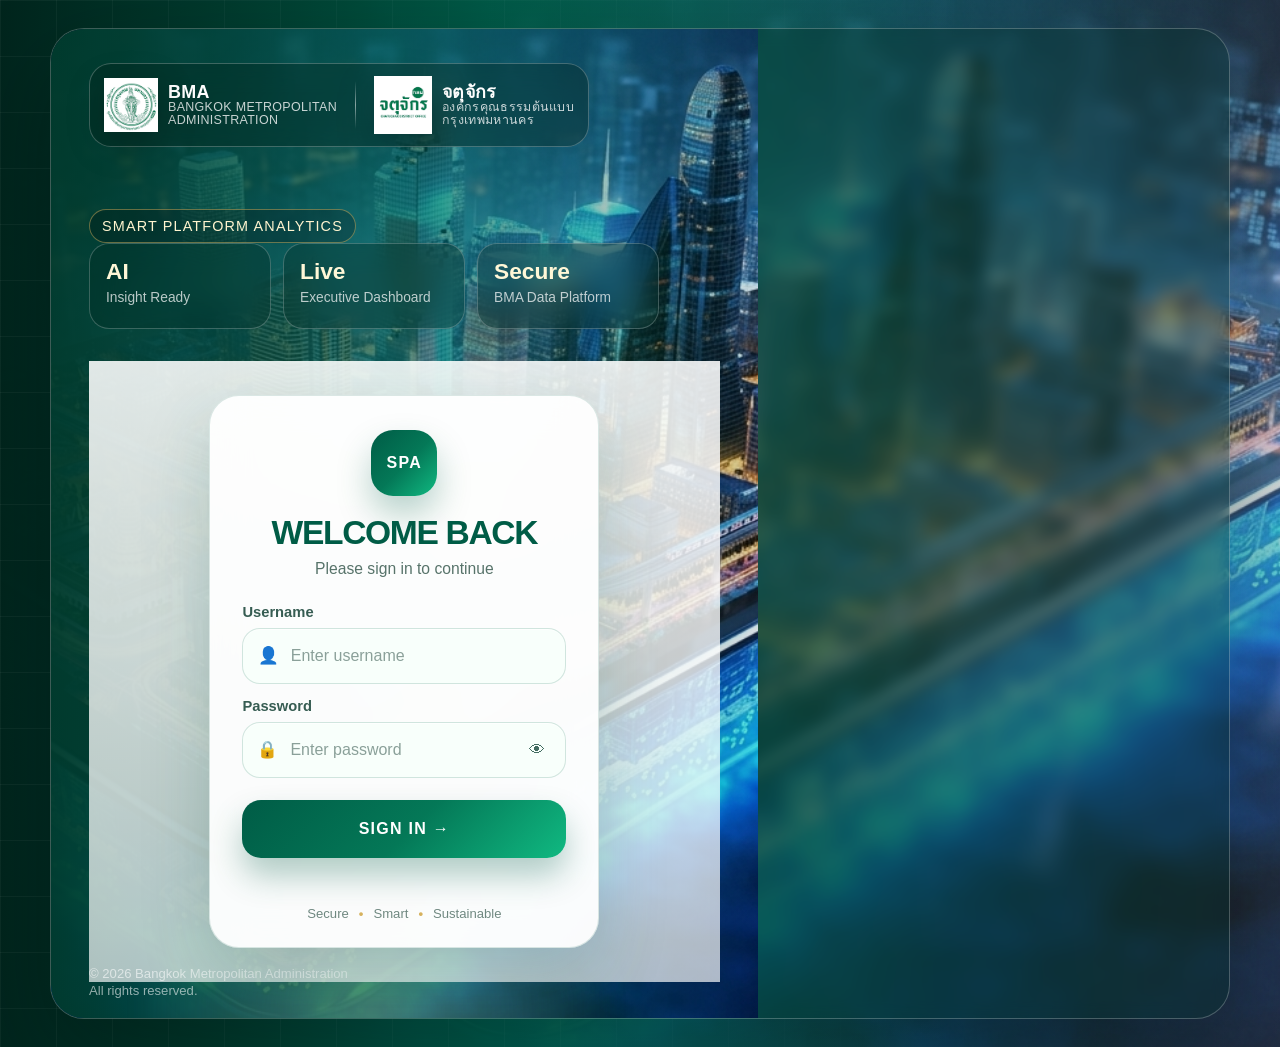
==== commit b0d748a7: "Update index.html" ====
--- a/index.html
+++ b/index.html
@@ -359,10 +359,7 @@
 
         <div class="hero-copy">
           <span class="eyebrow">SMART PLATFORM ANALYTICS</span>
-          <h1>Bangkok <span>Data Center</span></h1>
-          <p>ระบบศูนย์กลางข้อมูลเพื่อสนับสนุนการบริหารงาน วิเคราะห์ข้อมูล และยกระดับการให้บริการประชาชนอย่างชาญฉลาด</p>
-        </div>
-
+         
         <div class="hero-stats" aria-label="Platform Highlights">
           <div class="stat-pill"><strong>AI</strong><span>Insight Ready</span></div>
           <div class="stat-pill"><strong>Live</strong><span>Executive Dashboard</span></div>
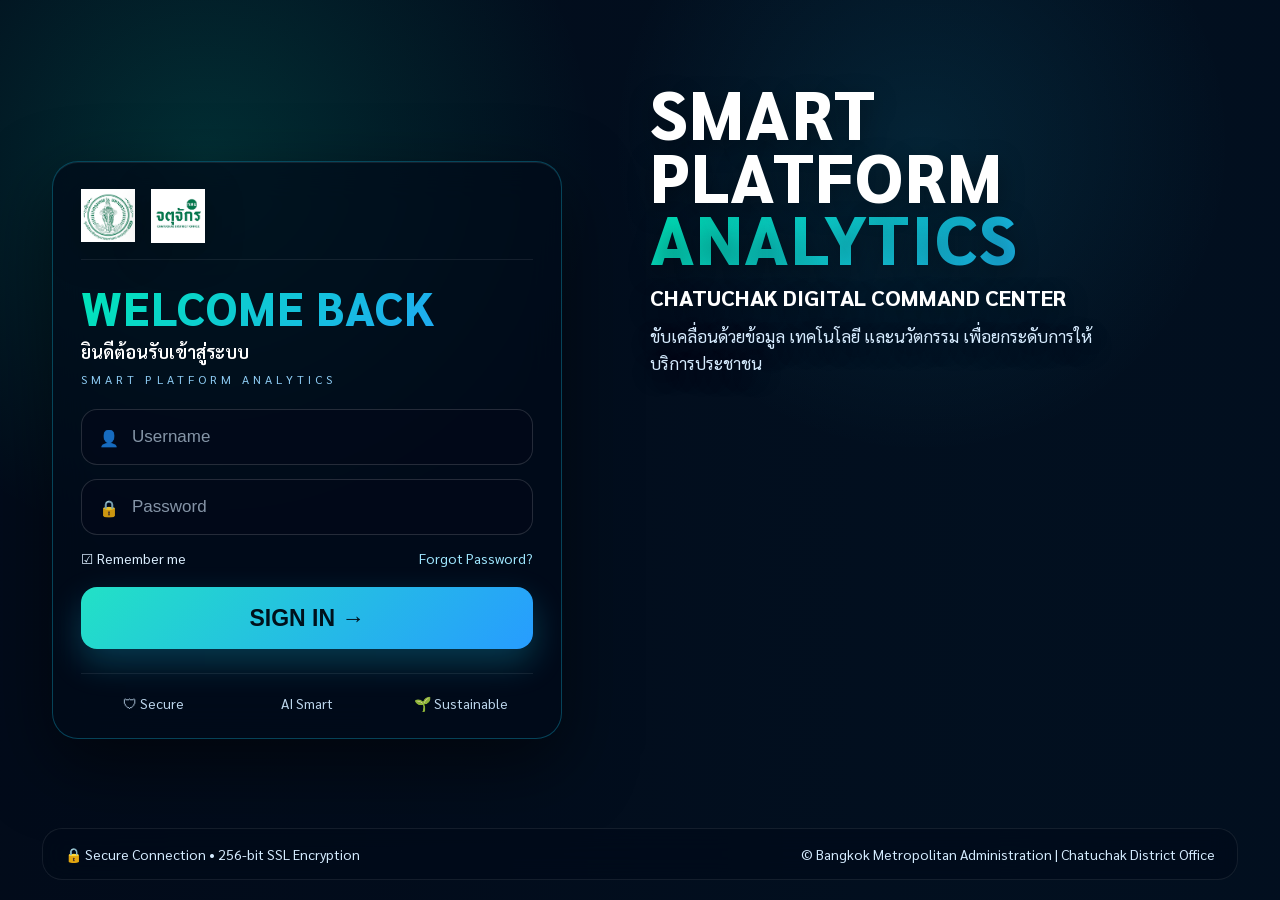
==== commit 3a5968df: "Update index.html" ====
--- a/index.html
+++ b/index.html
@@ -3,473 +3,303 @@
 <head>
   <meta charset="UTF-8" />
   <meta name="viewport" content="width=device-width, initial-scale=1.0" />
-  <title>Smart Platform Analytics</title>
+  <title>Smart Platform Analytics | Login</title>
+  <meta name="description" content="Smart Platform Analytics - Chatuchak Digital Command Center" />
   <link rel="preconnect" href="https://fonts.googleapis.com" />
   <link rel="preconnect" href="https://fonts.gstatic.com" crossorigin />
+  <link href="https://fonts.googleapis.com/css2?family=Sarabun:wght@300;400;600;700;800&display=swap" rel="stylesheet" />
+
   <style>
-    @font-face{
-      font-family:"Sao Chingcha";
-      src:url("assets/fonts/SaoChingcha-Regular.ttf") format("truetype"),
-          url("assets/fonts/saochingcha.ttf") format("truetype");
-      font-display:swap;
-    }
-
+    *{margin:0;padding:0;box-sizing:border-box}
     :root{
-      --bma-green:#005C46;
-      --bma-green-2:#047857;
-      --mint:#10b981;
-      --gold:#d6b25e;
-      --ink:#14342d;
-      --soft:#eefaf4;
-      --glass:rgba(255,255,255,.82);
-      --glass-strong:rgba(255,255,255,.93);
-      --shadow:0 34px 90px rgba(0,0,0,.26);
-      --city-bg:url("assets/images/backgrounds/login-bg.png");
-      --city-bg-raw:url("https://raw.githubusercontent.com/chatuchakdatacenter-wq/smart-platform-analytics/main/assets/images/backgrounds/login-bg.png");
-    }
-
-    *{box-sizing:border-box}
-
-    html,body{height:100%;margin:0}
-
+      --cyan:#18d7ff;
+      --green:#00e6b8;
+      --blue:#279cff;
+      --dark:#021020;
+      --glass:rgba(1,10,25,.70);
+      --line:rgba(24,215,255,.28);
+      --text:#fff;
+      --muted:#d6ecff;
+    }
+    html,body{width:100%;min-height:100%}
     body{
-      font-family:"Sao Chingcha","Sarabun","Segoe UI",Tahoma,sans-serif;
-      color:#fff;
+      font-family:"Sarabun",system-ui,-apple-system,BlinkMacSystemFont,"Segoe UI",sans-serif;
+      min-height:100vh;
+      background:var(--dark);
+      color:var(--text);
       overflow:hidden;
-      background:
-        radial-gradient(circle at 16% 12%,rgba(16,185,129,.32),transparent 34%),
-        linear-gradient(135deg,#063429 0%,#005c46 45%,#03231b 100%);
-    }
-
-    button,input{font:inherit}
-
-    .hidden{display:none!important}
-
+    }
     .login-page{
+      position:relative;
       min-height:100vh;
-      position:relative;
-      isolation:isolate;
       display:flex;
       align-items:center;
-      justify-content:center;
-      padding:28px;
-      background:
-        linear-gradient(90deg,rgba(0,42,31,.95) 0%,rgba(0,92,70,.78) 42%,rgba(0,0,0,.18) 100%),
-        var(--city-bg),
-        var(--city-bg-raw);
-      background-size:cover;
-      background-position:center;
-    }
-
+      padding:34px 42px;
+      background-image:
+        linear-gradient(90deg,rgba(2,10,25,.84) 0%,rgba(2,10,25,.62) 32%,rgba(2,10,25,.24) 58%,rgba(2,10,25,.08) 78%,rgba(2,10,25,.16) 100%),
+        url("https://chatuchakdatacenter-wq.github.io/smart-platform-analytics/assets/images/backgrounds/login-bg.png"),
+        url("assets/images/backgrounds/login-bg.png");
+      background-size:cover,cover,cover;
+      background-position:center center,center center,center center;
+      background-repeat:no-repeat,no-repeat,no-repeat;
+    }
     .login-page::before{
       content:"";
       position:absolute;
       inset:0;
-      z-index:-2;
+      pointer-events:none;
       background:
-        linear-gradient(90deg,rgba(0,37,29,.94) 0%,rgba(0,92,70,.72) 38%,rgba(255,255,255,.05) 74%,rgba(255,255,255,.12) 100%),
-        radial-gradient(circle at 72% 52%,rgba(255,255,255,.12),transparent 28%);
-    }
-
-    .login-page::after{
-      content:"";
+        radial-gradient(circle at 16% 18%,rgba(0,230,184,.16),transparent 30%),
+        radial-gradient(circle at 72% 16%,rgba(24,215,255,.10),transparent 26%);
+      z-index:0;
+    }
+    .login-card{
+      position:relative;
+      z-index:2;
+      width:510px;
+      padding:26px 28px;
+      border-radius:26px;
+      background:var(--glass);
+      border:1px solid var(--line);
+      backdrop-filter:blur(18px);
+      -webkit-backdrop-filter:blur(18px);
+      box-shadow:0 26px 70px rgba(0,0,0,.52),inset 0 1px 0 rgba(255,255,255,.08);
+      margin-left:10px;
+    }
+    .logo-row{
+      display:flex;
+      align-items:center;
+      gap:16px;
+      padding-bottom:16px;
+      border-bottom:1px solid rgba(255,255,255,.08);
+      margin-bottom:24px;
+      min-height:72px;
+    }
+    .logo-row img{
+      height:54px;
+      max-width:210px;
+      object-fit:contain;
+      filter:drop-shadow(0 8px 18px rgba(0,0,0,.25));
+    }
+    .welcome{
+      font-size:clamp(36px,4.1vw,46px);
+      font-weight:800;
+      line-height:1;
+      letter-spacing:.02em;
+      background:linear-gradient(135deg,var(--green),var(--blue));
+      -webkit-background-clip:text;
+      -webkit-text-fill-color:transparent;
+      margin-bottom:10px;
+    }
+    .sub{
+      font-size:18px;
+      color:#fff;
+      font-weight:600;
+      margin-bottom:8px;
+    }
+    .platform{
+      letter-spacing:.34em;
+      font-size:12px;
+      color:#8fcff7;
+      margin-bottom:22px;
+      white-space:nowrap;
+    }
+    .input{
+      position:relative;
+      margin-bottom:14px;
+    }
+    .input input{
+      width:100%;
+      height:56px;
+      padding:0 18px 0 50px;
+      border-radius:16px;
+      background:rgba(2,10,25,.58);
+      border:1px solid rgba(255,255,255,.14);
+      color:#fff;
+      font-size:17px;
+      outline:none;
+      transition:.22s ease;
+    }
+    .input input::placeholder{color:rgba(214,236,255,.62)}
+    .input input:focus{
+      border-color:rgba(24,215,255,.68);
+      box-shadow:0 0 0 3px rgba(24,215,255,.12);
+      background:rgba(2,10,25,.72);
+    }
+    .input span{
       position:absolute;
-      inset:0;
-      z-index:-1;
-      pointer-events:none;
-      background-image:
-        linear-gradient(rgba(255,255,255,.045) 1px,transparent 1px),
-        linear-gradient(90deg,rgba(255,255,255,.045) 1px,transparent 1px);
-      background-size:56px 56px;
-      mask-image:linear-gradient(90deg,#000 0%,rgba(0,0,0,.6) 42%,transparent 76%);
-    }
-
-    .bg-shade,.bg-glow{display:none}
-
-    .login-layout{
-      width:min(1180px,100%);
-      min-height:min(690px,calc(100vh - 56px));
-      position:relative;
-      display:grid;
-      grid-template-columns:minmax(420px,1.08fr) minmax(340px,.72fr);
-      overflow:hidden;
-      border:1px solid rgba(255,255,255,.24);
-      border-radius:34px;
-      box-shadow:var(--shadow);
-      background:rgba(0,43,34,.36);
-      backdrop-filter:blur(8px);
-    }
-
-    .brand-hero{
-      position:relative;
-      display:flex;
-      flex-direction:column;
+      left:18px;
+      top:50%;
+      transform:translateY(-50%);
+      opacity:.9;
+    }
+    .options{
+      display:flex;
       justify-content:space-between;
-      padding:34px 38px 36px;
-      overflow:hidden;
-    }
-
-    .brand-hero::before{
-      content:"";
+      align-items:center;
+      color:#dbefff;
+      font-size:14px;
+      margin:8px 0 20px;
+      gap:12px;
+    }
+    .options span{color:#9fe7ff}
+    .btn{
+      width:100%;
+      height:62px;
+      border:none;
+      border-radius:16px;
+      font-size:23px;
+      font-weight:800;
+      cursor:pointer;
+      background:linear-gradient(135deg,#22e1c6,#279cff);
+      color:#00111b;
+      box-shadow:0 14px 34px rgba(24,215,255,.24);
+      transition:.22s ease;
+    }
+    .btn:hover{
+      transform:translateY(-2px);
+      box-shadow:0 18px 42px rgba(24,215,255,.32);
+    }
+    .bottom{
+      display:flex;
+      justify-content:space-between;
+      gap:10px;
+      margin-top:24px;
+      padding-top:20px;
+      border-top:1px solid rgba(255,255,255,.08);
+      color:#cde8ff;
+      font-size:14px;
+    }
+    .bottom div{
+      flex:1;
+      text-align:center;
+      opacity:.92;
+    }
+    .hero{
       position:absolute;
-      inset:0;
-      z-index:-2;
-      background:
-        linear-gradient(90deg,rgba(0,58,44,.98) 0%,rgba(0,92,70,.66) 48%,rgba(0,0,0,.10) 100%),
-        var(--city-bg),
-        var(--city-bg-raw);
-      background-size:cover;
-      background-position:center;
-      transform:scale(1.02);
-    }
-
-    .brand-hero::after{
-      content:"";
-      position:absolute;
-      inset:auto -10% -22% 8%;
-      width:76%;
-      height:45%;
-      z-index:-1;
-      border-radius:999px;
-      background:radial-gradient(circle,rgba(214,178,94,.30),transparent 70%);
-      filter:blur(10px);
-    }
-
-    .logo-bar{
-      display:flex;
-      align-items:center;
-      gap:18px;
-      width:fit-content;
-      padding:12px 14px;
-      border:1px solid rgba(255,255,255,.24);
-      border-radius:22px;
-      background:rgba(0,34,26,.34);
-      backdrop-filter:blur(14px);
-    }
-
-    .logo-unit{display:flex;align-items:center;gap:10px}
-    .logo-img{width:54px;height:54px;object-fit:contain;filter:drop-shadow(0 10px 18px rgba(0,0,0,.24))}
-    .chatuchak-logo{width:58px;height:58px}
-    .logo-text{display:flex;flex-direction:column;line-height:1.05;letter-spacing:.02em}
-    .logo-text strong{font-size:1.12rem;color:#fff}
-    .logo-text span{font-size:.78rem;color:rgba(255,255,255,.78)}
-    .logo-divider{width:1px;height:48px;background:linear-gradient(transparent,rgba(255,255,255,.55),transparent)}
-
-    .hero-copy{max-width:620px;margin:62px 0 32px}
-    .eyebrow{
-      display:inline-flex;
-      align-items:center;
-      gap:8px;
-      padding:8px 12px;
-      border:1px solid rgba(214,178,94,.48);
-      border-radius:999px;
-      color:#fff4cf;
-      background:rgba(0,0,0,.22);
-      letter-spacing:.08em;
-      font-size:.9rem;
-    }
-
-    .hero-copy h1{
-      margin:22px 0 12px;
-      font-size:clamp(2.75rem,5.6vw,5.65rem);
-      line-height:.86;
-      letter-spacing:-.06em;
-      text-transform:uppercase;
-      text-shadow:0 18px 38px rgba(0,0,0,.32);
-    }
-
-    .hero-copy h1 span{display:block;color:#dffdf0}
-    .hero-copy p{max-width:510px;margin:0;color:rgba(255,255,255,.82);font-size:1.07rem;line-height:1.65}
-
-    .hero-stats{
-      display:grid;
-      grid-template-columns:repeat(3,minmax(0,1fr));
-      gap:12px;
-      max-width:570px;
-    }
-
-    .stat-pill{
-      min-height:86px;
-      padding:14px 16px;
-      border:1px solid rgba(255,255,255,.22);
-      border-radius:20px;
-      background:rgba(0,42,32,.34);
-      backdrop-filter:blur(14px);
-    }
-    .stat-pill strong{display:block;font-size:1.42rem;color:#fff7d7}
-    .stat-pill span{display:block;margin-top:4px;color:rgba(255,255,255,.72);font-size:.86rem;line-height:1.32}
-
-    .login-panel{
-      display:flex;
-      align-items:center;
-      justify-content:center;
-      padding:34px;
-      background:
-        linear-gradient(180deg,rgba(255,255,255,.88),rgba(255,255,255,.68)),
-        radial-gradient(circle at 50% 0%,rgba(16,185,129,.18),transparent 40%);
-      color:var(--ink);
-    }
-
-    .login-card{
-      width:100%;
-      max-width:390px;
-      padding:34px 32px 26px;
-      border:1px solid rgba(0,92,70,.14);
-      border-radius:30px;
-      background:var(--glass-strong);
-      box-shadow:0 28px 70px rgba(0,68,52,.20);
-      backdrop-filter:blur(18px);
-    }
-
-    .login-badge{
-      width:66px;
-      height:66px;
-      display:grid;
-      place-items:center;
-      margin:0 auto 18px;
-      border-radius:22px;
+      z-index:1;
+      right:5.5%;
+      top:9%;
+      max-width:560px;
+      text-shadow:0 8px 24px rgba(0,0,0,.35);
+    }
+    .hero h1{
+      font-size:clamp(48px,5.5vw,68px);
+      line-height:.92;
       color:#fff;
       font-weight:800;
-      letter-spacing:.08em;
-      background:linear-gradient(135deg,var(--bma-green),var(--bma-green-2) 52%,var(--mint));
-      box-shadow:0 18px 34px rgba(0,92,70,.28);
-    }
-
-    .login-card h1{margin:0;text-align:center;font-size:2.1rem;letter-spacing:-.04em;color:var(--bma-green)}
-    .login-card>p{margin:8px 0 26px;text-align:center;color:#57736a;font-size:.98rem}
-
-    .field{display:block;margin:0 0 14px}
-    .field-caption{display:block;margin:0 0 8px;color:#365c52;font-size:.92rem;font-weight:700}
-    .input-wrap{
+      letter-spacing:.02em;
+    }
+    .hero h1 span{
+      display:block;
+      background:linear-gradient(135deg,var(--green),var(--blue));
+      -webkit-background-clip:text;
+      -webkit-text-fill-color:transparent;
+    }
+    .hero h2{
+      color:#fff;
+      margin-top:14px;
+      font-size:22px;
+      font-weight:800;
+    }
+    .hero p{
+      margin-top:12px;
+      color:var(--muted);
+      font-size:17px;
+      line-height:1.6;
+      max-width:460px;
+    }
+    .footer{
+      position:fixed;
+      z-index:3;
+      left:42px;
+      right:42px;
+      bottom:20px;
+      min-height:52px;
+      padding:14px 22px;
+      border-radius:20px;
+      background:rgba(1,10,25,.54);
+      backdrop-filter:blur(14px);
+      -webkit-backdrop-filter:blur(14px);
+      border:1px solid rgba(255,255,255,.08);
       display:flex;
       align-items:center;
-      gap:10px;
-      min-height:56px;
-      padding:0 14px;
-      border:1px solid rgba(0,92,70,.16);
-      border-radius:18px;
-      background:#f8fffb;
-      box-shadow:inset 0 1px 0 rgba(255,255,255,.7);
-      transition:.2s ease;
-    }
-    .input-wrap:focus-within{border-color:rgba(0,92,70,.48);box-shadow:0 0 0 4px rgba(16,185,129,.12)}
-    .field-icon{width:24px;text-align:center;color:var(--bma-green);font-size:1.04rem}
-    .input-wrap input{width:100%;border:0;outline:0;background:transparent;color:#17362f;font-size:1rem}
-    .input-wrap input::placeholder{color:#8aa099}
-    .ghost-btn{border:0;background:transparent;color:#436c61;cursor:pointer;padding:6px;border-radius:12px}
-    .ghost-btn:hover{background:rgba(0,92,70,.08)}
-
-    .signin-btn{
-      width:100%;
-      min-height:58px;
-      margin-top:8px;
-      border:0;
-      border-radius:19px;
-      cursor:pointer;
-      color:#fff;
-      font-size:1rem;
-      font-weight:800;
-      letter-spacing:.08em;
-      background:linear-gradient(135deg,var(--bma-green),#047857 52%,#10b981);
-      box-shadow:0 18px 32px rgba(0,92,70,.30);
-      transition:transform .18s ease,box-shadow .18s ease,filter .18s ease;
-    }
-    .signin-btn:hover{transform:translateY(-2px);filter:saturate(1.08);box-shadow:0 22px 42px rgba(0,92,70,.38)}
-    .signin-btn:active{transform:translateY(0)}
-
-    .login-message{min-height:22px;margin:12px 0 4px;text-align:center;color:#b45309;font-size:.9rem}
-    .trust-line{display:flex;align-items:center;justify-content:center;gap:10px;margin-top:14px;color:#6f8880;font-size:.82rem}
-    .trust-line b{color:var(--gold)}
-
-    .page-footer{
-      position:absolute;
-      left:38px;
-      bottom:18px;
-      color:rgba(255,255,255,.58);
-      font-size:.82rem;
-      line-height:1.35;
-    }
-
-    .dashboard-page{min-height:100vh;background:#eef7f2;color:#17362f;display:grid;grid-template-columns:280px 1fr}
-    .sidebar{padding:24px;background:linear-gradient(180deg,#005c46,#063429);color:#fff}
-    .side-brand{display:flex;align-items:center;gap:12px;margin-bottom:34px}
-    .mini-orb{width:54px;height:54px;border-radius:18px;display:grid;place-items:center;background:rgba(255,255,255,.14);font-weight:800}
-    .side-brand span{display:block;color:rgba(255,255,255,.7);font-size:.8rem}
-    .side-nav{display:grid;gap:10px}
-    .nav-link{border:1px solid rgba(255,255,255,.12);border-radius:16px;background:rgba(255,255,255,.06);color:#fff;padding:13px 14px;text-align:left;cursor:pointer}
-    .nav-link.active,.nav-link:hover{background:rgba(255,255,255,.16)}
-    .workspace{padding:30px}
-    .topbar{display:flex;align-items:center;justify-content:space-between;margin-bottom:28px}
-    .topbar p{margin:0;color:#57736a}.topbar h2{margin:4px 0 0;font-size:2rem;color:#005c46}
-    .user-panel{display:flex;align-items:center;gap:12px;padding:10px;border-radius:20px;background:#fff;box-shadow:0 14px 38px rgba(0,0,0,.08)}
-    .user-panel span{display:block;color:#6f8880;font-size:.82rem}.avatar{width:42px;height:42px;border-radius:15px;display:grid;place-items:center;background:#005c46;color:#fff;font-weight:800}
-    .logout-btn{border:0;border-radius:13px;background:#eef7f2;color:#005c46;padding:10px 12px;cursor:pointer}
-    .kpi-grid{display:grid;grid-template-columns:repeat(4,minmax(0,1fr));gap:16px}
-    .kpi-card{padding:22px;border-radius:24px;background:#fff;box-shadow:0 18px 45px rgba(0,0,0,.08)}
-    .kpi-card span,.kpi-card small{display:block;color:#6f8880}.kpi-card strong{display:block;margin:10px 0;font-size:2rem;color:#005c46}.gold-card{border:1px solid rgba(214,178,94,.7)}
-
-    @media (max-width:980px){
+      justify-content:space-between;
+      gap:16px;
+      color:#d4ecff;
+      font-size:14px;
+    }
+    @media(max-width:1200px){
+      .hero{display:none}
+      .login-page{justify-content:center;padding:24px;background-position:center center}
+      .login-card{width:100%;max-width:520px;margin-left:0}
+    }
+    @media(max-width:640px){
       body{overflow:auto}
-      .login-page{padding:18px;align-items:stretch}
-      .login-layout{min-height:auto;grid-template-columns:1fr;border-radius:28px}
-      .brand-hero{min-height:380px;padding:26px}
-      .hero-copy{margin:44px 0 24px}
-      .hero-stats{grid-template-columns:1fr 1fr 1fr}
-      .login-panel{padding:26px}
-      .page-footer{position:static;margin-top:20px;color:rgba(255,255,255,.74)}
-      .dashboard-page{grid-template-columns:1fr}.sidebar{display:none}.kpi-grid{grid-template-columns:1fr 1fr}
-    }
-
-    @media (max-width:640px){
-      .login-page{padding:12px;background-position:center top}
-      .login-layout{border-radius:24px}
-      .brand-hero{min-height:330px;padding:20px;background-position:center}
-      .logo-bar{gap:10px;padding:10px;border-radius:18px;transform:scale(.94);transform-origin:left top}
-      .logo-img{width:44px;height:44px}.chatuchak-logo{width:46px;height:46px}.logo-text span{font-size:.68rem}.logo-text strong{font-size:.98rem}.logo-divider{height:38px}
-      .hero-copy{margin:32px 0 16px}.hero-copy h1{font-size:3rem}.hero-copy p{font-size:.95rem}
-      .hero-stats{grid-template-columns:1fr;gap:8px}.stat-pill{min-height:auto;padding:11px 14px}.stat-pill strong{font-size:1.18rem}
-      .login-panel{padding:18px}.login-card{padding:28px 22px 22px;border-radius:24px}.login-card h1{font-size:1.76rem}
-      .kpi-grid{grid-template-columns:1fr}.topbar{display:block}.user-panel{margin-top:16px}
+      .login-page{padding:44px 18px 18px;align-items:flex-start;background-position:68% center}
+      .login-card{padding:22px;border-radius:22px}
+      .logo-row{gap:12px;margin-bottom:20px}
+      .logo-row img{height:44px;max-width:160px}
+      .welcome{font-size:36px}
+      .sub{font-size:16px}
+      .platform{font-size:11px;letter-spacing:.20em;white-space:normal}
+      .options{font-size:13px}
+      .bottom{font-size:12px}
+      .footer{position:static;margin:0 18px 18px;flex-direction:column;text-align:center;font-size:12px}
     }
   </style>
 </head>
+
 <body>
   <main class="login-page">
-    <section class="login-layout" aria-label="Smart Platform Analytics Login">
-      <div class="brand-hero">
-        <header class="logo-bar">
-          <div class="logo-unit">
-            <img src="assets/images/logos/bma-logo.png" alt="BMA Logo" class="logo-img" />
-            <div class="logo-text">
-              <strong>BMA</strong>
-              <span>BANGKOK METROPOLITAN<br />ADMINISTRATION</span>
-            </div>
-          </div>
-
-          <i class="logo-divider"></i>
-
-          <div class="logo-unit logo-unit-right">
-            <img src="assets/images/logos/chatuchak-logo.png" alt="Chatuchak Logo" class="logo-img chatuchak-logo" />
-            <div class="logo-text">
-              <strong>จตุจักร</strong>
-              <span>องค์กรคุณธรรมต้นแบบ<br />กรุงเทพมหานคร</span>
-            </div>
-          </div>
-        </header>
-
-        <div class="hero-copy">
-          <span class="eyebrow">SMART PLATFORM ANALYTICS</span>
-         
-        <div class="hero-stats" aria-label="Platform Highlights">
-          <div class="stat-pill"><strong>AI</strong><span>Insight Ready</span></div>
-          <div class="stat-pill"><strong>Live</strong><span>Executive Dashboard</span></div>
-          <div class="stat-pill"><strong>Secure</strong><span>BMA Data Platform</span></div>
-        </div>
-
-        <footer class="page-footer">
-          © 2026 Bangkok Metropolitan Administration<br />
-          All rights reserved.
-        </footer>
-      </div>
-
-      <div class="login-panel">
-        <form class="login-card" id="loginForm">
-          <div class="login-badge">SPA</div>
-          <h1>WELCOME BACK</h1>
-          <p>Please sign in to continue</p>
-
-          <label class="field">
-            <span class="field-caption">Username</span>
-            <span class="input-wrap">
-              <span class="field-icon">👤</span>
-              <input id="username" name="username" type="text" placeholder="Enter username" autocomplete="username" required />
-            </span>
-          </label>
-
-          <label class="field">
-            <span class="field-caption">Password</span>
-            <span class="input-wrap">
-              <span class="field-icon">🔒</span>
-              <input id="password" name="password" type="password" placeholder="Enter password" autocomplete="current-password" required />
-              <button class="ghost-btn" id="togglePassword" type="button" aria-label="Show password">👁</button>
-            </span>
-          </label>
-
-          <button class="signin-btn" type="submit">SIGN IN →</button>
-
-          <div id="loginMessage" class="login-message" role="status"></div>
-
-          <footer class="trust-line">
-            <span>Secure</span>
-            <b>•</b>
-            <span>Smart</span>
-            <b>•</b>
-            <span>Sustainable</span>
-          </footer>
-        </form>
-      </div>
+    <section class="login-card" aria-label="Smart Platform Analytics Login">
+      <div class="logo-row">
+        <img src="https://chatuchakdatacenter-wq.github.io/smart-platform-analytics/assets/images/logos/bma-logo.png"
+             alt="BMA Logo"
+             onerror="this.onerror=null;this.src='assets/images/logos/bma-logo.png';" />
+        <img src="https://chatuchakdatacenter-wq.github.io/smart-platform-analytics/assets/images/logos/chatuchak-logo.png"
+             alt="Chatuchak Logo"
+             onerror="this.onerror=null;this.src='assets/images/logos/chatuchak-logo.png';" />
+      </div>
+
+      <h1 class="welcome">WELCOME BACK</h1>
+      <div class="sub">ยินดีต้อนรับเข้าสู่ระบบ</div>
+      <div class="platform">SMART PLATFORM ANALYTICS</div>
+
+      <div class="input">
+        <span>👤</span>
+        <input type="text" placeholder="Username" autocomplete="username" />
+      </div>
+
+      <div class="input">
+        <span>🔒</span>
+        <input type="password" placeholder="Password" autocomplete="current-password" />
+      </div>
+
+      <div class="options">
+        <label>☑ Remember me</label>
+        <span>Forgot Password?</span>
+      </div>
+
+      <button class="btn" type="button" onclick="window.location.href='portal.html'">SIGN IN →</button>
+
+      <div class="bottom">
+        <div>🛡 Secure</div>
+        <div>AI Smart</div>
+        <div>🌱 Sustainable</div>
+      </div>
+    </section>
+
+    <section class="hero" aria-label="Smart Platform Analytics">
+      <h1>SMART PLATFORM <span>ANALYTICS</span></h1>
+      <h2>CHATUCHAK DIGITAL COMMAND CENTER</h2>
+      <p>ขับเคลื่อนด้วยข้อมูล เทคโนโลยี และนวัตกรรม เพื่อยกระดับการให้บริการประชาชน</p>
     </section>
   </main>
 
-  <section id="dashboardPage" class="dashboard-page hidden">
-    <aside class="sidebar">
-      <div class="side-brand">
-        <div class="mini-orb">SPA</div>
-        <div>
-          <strong>SMART PLATFORM</strong>
-          <span>ANALYTICS</span>
-        </div>
-      </div>
-
-      <nav class="side-nav">
-        <button class="nav-link active">Dashboard</button>
-        <button class="nav-link">Data Management</button>
-        <button class="nav-link">AI Insights</button>
-        <button class="nav-link">Reports</button>
-        <button class="nav-link">System Settings</button>
-      </nav>
-    </aside>
-
-    <main class="workspace">
-      <header class="topbar">
-        <div>
-          <p>AI Command Center</p>
-          <h2>Executive Overview</h2>
-        </div>
-
-        <div class="user-panel">
-          <div class="avatar">A</div>
-          <div>
-            <strong>Admin</strong>
-            <span>System Administrator</span>
-          </div>
-          <button id="logoutBtn" class="logout-btn">Logout</button>
-        </div>
-      </header>
-
-      <section class="kpi-grid">
-        <article class="kpi-card"><span>Total Records</span><strong>7,000+</strong><small>Ready for analytics</small></article>
-        <article class="kpi-card"><span>AI Readiness</span><strong>92.4%</strong><small>Insight engine standby</small></article>
-        <article class="kpi-card"><span>Dashboard</span><strong>Live</strong><small>Executive view enabled</small></article>
-        <article class="kpi-card gold-card"><span>Platform Status</span><strong>Secure</strong><small>Foundation v1.3</small></article>
-      </section>
-    </main>
-  </section>
-
-  <script src="assets/js/app.js"></script>
-  <script>
-    (function(){
-      const password = document.getElementById('password');
-      const toggle = document.getElementById('togglePassword');
-      if(toggle && password){
-        toggle.addEventListener('click', function(){
-          const isHidden = password.type === 'password';
-          password.type = isHidden ? 'text' : 'password';
-          toggle.textContent = isHidden ? '🙈' : '👁';
-          toggle.setAttribute('aria-label', isHidden ? 'Hide password' : 'Show password');
-        });
-      }
-    })();
-  </script>
+  <footer class="footer">
+    <div>🔒 Secure Connection • 256-bit SSL Encryption</div>
+    <div>© Bangkok Metropolitan Administration | Chatuchak District Office</div>
+  </footer>
 </body>
 </html>
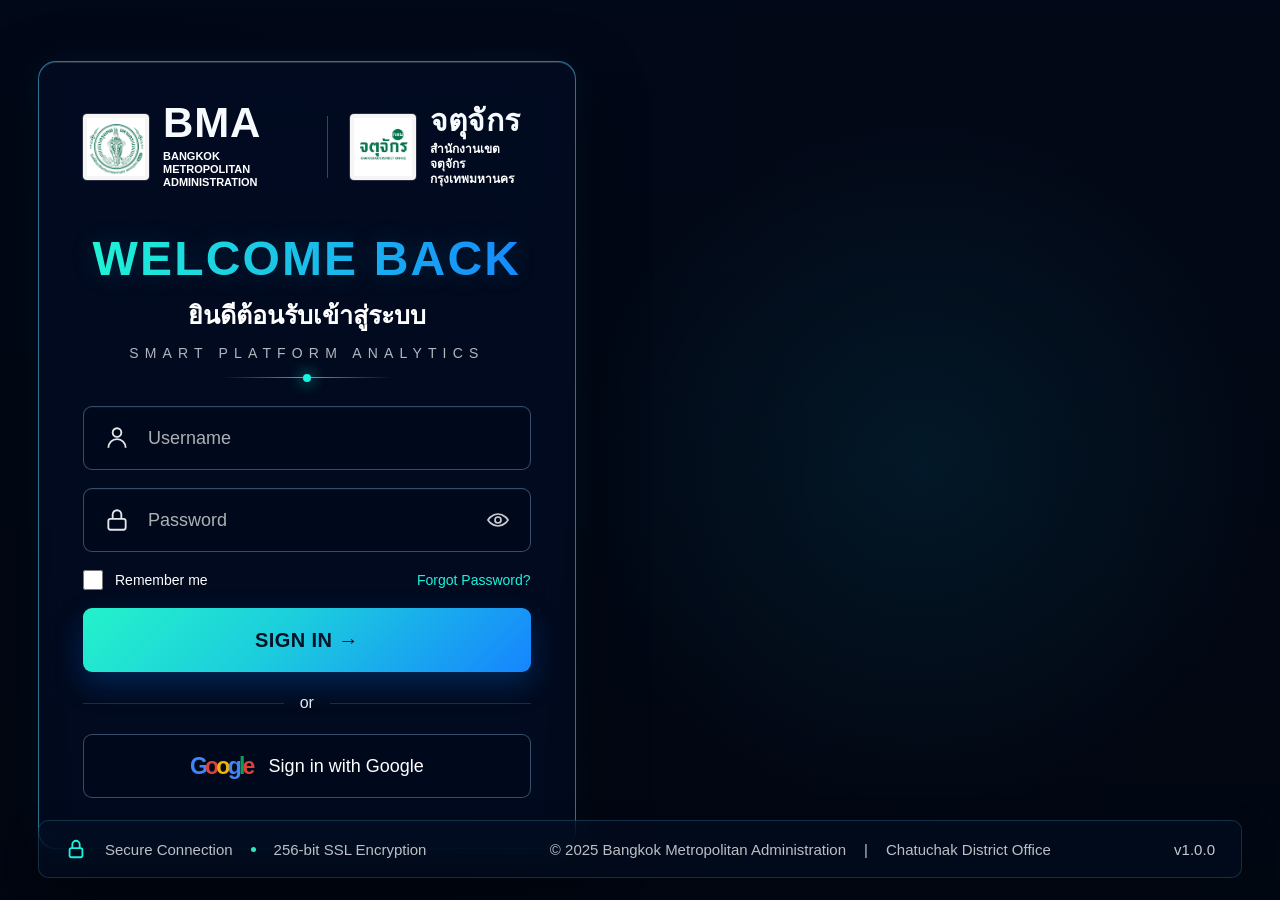
==== commit a8a69fce: "Add files via upload" ====
--- a/index.html
+++ b/index.html
@@ -2,304 +2,180 @@
 <html lang="th">
 <head>
   <meta charset="UTF-8" />
-  <meta name="viewport" content="width=device-width, initial-scale=1.0" />
-  <title>Smart Platform Analytics | Login</title>
-  <meta name="description" content="Smart Platform Analytics - Chatuchak Digital Command Center" />
-  <link rel="preconnect" href="https://fonts.googleapis.com" />
-  <link rel="preconnect" href="https://fonts.gstatic.com" crossorigin />
-  <link href="https://fonts.googleapis.com/css2?family=Sarabun:wght@300;400;600;700;800&display=swap" rel="stylesheet" />
+  <meta name="viewport" content="width=device-width, initial-scale=1.0, viewport-fit=cover" />
+  <title>Smart Platform Analytics</title>
+  <style>
+    :root{
+      --bma-green:#005C46;
+      --cyan:#19f4df;
+      --blue:#1685ff;
+      --text:#f7fbff;
+      --muted:rgba(247,251,255,.72);
+      --line:rgba(95,214,255,.34);
+      --bg-url:url('assets/images/backgrounds/login-bg.png');
+    }
 
-  <style>
-    *{margin:0;padding:0;box-sizing:border-box}
-    :root{
-      --cyan:#18d7ff;
-      --green:#00e6b8;
-      --blue:#279cff;
-      --dark:#021020;
-      --glass:rgba(1,10,25,.70);
-      --line:rgba(24,215,255,.28);
-      --text:#fff;
-      --muted:#d6ecff;
+    *{box-sizing:border-box;margin:0;padding:0}
+    html,body{width:100%;height:100%;overflow:hidden;background:#020918;color:var(--text);font-family:Inter,"Segoe UI",Tahoma,sans-serif}
+    body{position:fixed;inset:0}
+
+    .hidden{display:none!important}
+
+    .login-page{
+      position:relative;width:100vw;height:100vh;overflow:hidden;
+      background-image:
+        radial-gradient(circle at 72% 52%, rgba(0,212,255,.10), transparent 34%),
+        linear-gradient(90deg, rgba(1,8,24,.80) 0%, rgba(1,8,24,.58) 30%, rgba(1,8,24,.24) 58%, rgba(1,8,24,.08) 100%),
+        var(--bg-url);
+      background-repeat:no-repeat,no-repeat,no-repeat;
+      background-size:100% 100%,100% 100%,74% auto;
+      background-position:center,center,118% center;
     }
-    html,body{width:100%;min-height:100%}
-    body{
-      font-family:"Sarabun",system-ui,-apple-system,BlinkMacSystemFont,"Segoe UI",sans-serif;
-      min-height:100vh;
-      background:var(--dark);
-      color:var(--text);
-      overflow:hidden;
+
+    .login-page::before{
+      content:"";position:absolute;inset:0;pointer-events:none;
+      background:linear-gradient(180deg,rgba(0,0,0,.06),rgba(0,0,0,.28));
     }
-    .login-page{
-      position:relative;
-      min-height:100vh;
-      display:flex;
-      align-items:center;
-      padding:34px 42px;
-      background-image:
-        linear-gradient(90deg,rgba(2,10,25,.84) 0%,rgba(2,10,25,.62) 32%,rgba(2,10,25,.24) 58%,rgba(2,10,25,.08) 78%,rgba(2,10,25,.16) 100%),
-        url("https://chatuchakdatacenter-wq.github.io/smart-platform-analytics/assets/images/backgrounds/login-bg.png"),
-        url("assets/images/backgrounds/login-bg.png");
-      background-size:cover,cover,cover;
-      background-position:center center,center center,center center;
-      background-repeat:no-repeat,no-repeat,no-repeat;
+
+    .login-shell{position:relative;z-index:1;width:100%;height:100%;padding:38px 38px 28px;display:flex;align-items:center}
+
+    .glass-panel{
+      width:min(590px,42vw);max-height:calc(100vh - 112px);overflow:hidden;
+      padding:42px 44px 34px;border-radius:18px;
+      background:rgba(4,16,38,.48);
+      border:1px solid rgba(83,217,255,.52);
+      box-shadow:0 24px 70px rgba(0,0,0,.42), inset 0 1px 0 rgba(255,255,255,.14), 0 0 34px rgba(0,176,255,.08);
+      backdrop-filter:blur(18px) saturate(138%);
+      -webkit-backdrop-filter:blur(18px) saturate(138%);
     }
-    .login-page::before{
-      content:"";
-      position:absolute;
-      inset:0;
-      pointer-events:none;
-      background:
-        radial-gradient(circle at 16% 18%,rgba(0,230,184,.16),transparent 30%),
-        radial-gradient(circle at 72% 16%,rgba(24,215,255,.10),transparent 26%);
-      z-index:0;
+
+    .logo-bar{display:flex;align-items:center;gap:22px;margin-bottom:46px}
+    .logo-unit{display:flex;align-items:center;gap:14px;min-width:0}
+    .logo-divider{width:1px;height:62px;background:rgba(255,255,255,.24);display:block;flex:0 0 auto}
+    .logo-img{width:66px;height:66px;object-fit:contain;background:rgba(255,255,255,.96);border-radius:4px;padding:4px;box-shadow:0 0 0 1px rgba(255,255,255,.15)}
+    .logo-text strong{display:block;font-size:42px;line-height:.9;font-weight:900;letter-spacing:.02em}
+    .logo-unit-right .logo-text strong{font-size:30px;letter-spacing:.01em}
+    .logo-text span{display:block;margin-top:8px;font-size:11px;line-height:1.2;font-weight:800;color:#fff;text-transform:uppercase}
+    .logo-unit-right .logo-text span{text-transform:none;font-size:12px;line-height:1.25}
+
+    .hero-title{text-align:center;margin-bottom:28px}
+    .hero-title h1{font-size:48px;line-height:1;font-weight:900;letter-spacing:.045em;background:linear-gradient(90deg,#22f7d2,#1685ff);-webkit-background-clip:text;background-clip:text;color:transparent;text-shadow:0 0 28px rgba(0,211,255,.16)}
+    .hero-title .thai{margin-top:12px;font-size:25px;font-weight:800;color:#fff}
+    .hero-title .sub{margin-top:10px;font-size:14px;letter-spacing:.44em;color:rgba(255,255,255,.70)}
+    .hero-title .dash{width:170px;height:1px;margin:16px auto 0;background:linear-gradient(90deg,transparent,rgba(26,245,222,.8),transparent);position:relative}
+    .hero-title .dash::after{content:"";position:absolute;left:50%;top:50%;width:8px;height:8px;border-radius:50%;background:var(--cyan);transform:translate(-50%,-50%);box-shadow:0 0 15px var(--cyan)}
+
+    .login-card{display:flex;flex-direction:column;gap:18px}
+    .field{height:64px;display:flex;align-items:center;gap:18px;padding:0 20px;border:1px solid rgba(143,190,229,.38);border-radius:9px;background:rgba(2,10,28,.34);box-shadow:inset 0 1px 0 rgba(255,255,255,.04)}
+    .field svg{width:26px;height:26px;color:#fff;opacity:.9;flex:0 0 auto}
+    .field input{width:100%;height:100%;border:0;outline:0;background:transparent;color:#fff;font-size:18px}
+    .field input::placeholder{color:rgba(255,255,255,.68)}
+    .ghost-btn{border:0;background:transparent;color:#fff;cursor:pointer;display:flex;align-items:center;opacity:.88}
+    .ghost-btn svg{width:24px;height:24px}
+
+    .row-options{display:flex;align-items:center;justify-content:space-between;margin-top:0;font-size:14px;color:#fff}
+    .remember{display:flex;align-items:center;gap:12px}
+    .remember input{width:20px;height:20px;accent-color:var(--cyan)}
+    .forgot{color:var(--cyan);text-decoration:none}
+
+    .signin-btn{height:64px;border:0;border-radius:9px;cursor:pointer;font-size:20px;font-weight:900;letter-spacing:.02em;color:#021226;background:linear-gradient(135deg,#24f2ca 0%,#1ccddd 44%,#1685ff 100%);box-shadow:0 12px 30px rgba(0,126,255,.25)}
+    .signin-btn:hover{filter:brightness(1.08)}
+    .or{display:flex;align-items:center;gap:16px;color:#fff;opacity:.9;font-size:16px;margin:4px 0}
+    .or::before,.or::after{content:"";height:1px;background:rgba(255,255,255,.15);flex:1}
+    .google-btn{height:64px;border:1px solid rgba(143,190,229,.38);border-radius:9px;background:rgba(2,10,28,.26);color:#fff;font-size:18px;display:flex;align-items:center;justify-content:center;gap:16px;cursor:pointer}
+    .google-g{font-weight:900;font-size:23px;letter-spacing:-.12em}.google-g span:nth-child(1){color:#4285f4}.google-g span:nth-child(2){color:#db4437}.google-g span:nth-child(3){color:#f4b400}.google-g span:nth-child(4){color:#4285f4}.google-g span:nth-child(5){color:#0f9d58}.google-g span:nth-child(6){color:#db4437}
+    .login-message{min-height:18px;text-align:center;color:#ffdf7d;font-size:13px}
+
+    .trust-line{margin-top:4px;padding-top:24px;border-top:1px solid rgba(255,255,255,.12);display:grid;grid-template-columns:repeat(3,1fr);gap:12px}
+    .trust-item{display:flex;align-items:center;justify-content:center;gap:10px;color:#fff;font-size:15px;line-height:1.25;border-right:1px solid rgba(255,255,255,.12)}
+    .trust-item:last-child{border-right:0}.trust-item svg{width:32px;height:32px;color:var(--cyan);filter:drop-shadow(0 0 10px rgba(26,245,222,.25))}
+    .trust-item small{display:block;color:#fff;font-size:13px;opacity:.9}
+
+    .page-footer{position:absolute;left:38px;right:38px;bottom:22px;height:58px;border-radius:10px;border:1px solid rgba(83,217,255,.18);background:rgba(4,16,38,.48);backdrop-filter:blur(16px);-webkit-backdrop-filter:blur(16px);display:flex;align-items:center;justify-content:space-between;padding:0 26px;color:rgba(255,255,255,.74);font-size:15px;z-index:2;box-shadow:0 12px 34px rgba(0,0,0,.22)}
+    .footer-left,.footer-center{display:flex;align-items:center;gap:18px}.footer-left svg{width:22px;height:22px;color:var(--cyan)}.dot{width:5px;height:5px;border-radius:50%;background:#28ebbc;display:inline-block}.version{color:rgba(255,255,255,.78)}
+
+    .dashboard-page{min-height:100vh;background:#06111f;color:white;padding:30px;font-family:inherit}.dashboard-page h2{font-size:32px}.logout-btn{margin-top:20px;padding:12px 18px;border:0;border-radius:8px;background:#16d9c8;color:#06111f;font-weight:800}
+
+    @media (max-width:1100px){
+      .login-page{background-size:92% auto;background-position:135% center}.glass-panel{width:540px;padding:34px 34px}.logo-text strong{font-size:36px}.hero-title h1{font-size:42px}
     }
-    .login-card{
-      position:relative;
-      z-index:2;
-      width:510px;
-      padding:26px 28px;
-      border-radius:26px;
-      background:var(--glass);
-      border:1px solid var(--line);
-      backdrop-filter:blur(18px);
-      -webkit-backdrop-filter:blur(18px);
-      box-shadow:0 26px 70px rgba(0,0,0,.52),inset 0 1px 0 rgba(255,255,255,.08);
-      margin-left:10px;
-    }
-    .logo-row{
-      display:flex;
-      align-items:center;
-      gap:16px;
-      padding-bottom:16px;
-      border-bottom:1px solid rgba(255,255,255,.08);
-      margin-bottom:24px;
-      min-height:72px;
-    }
-    .logo-row img{
-      height:54px;
-      max-width:210px;
-      object-fit:contain;
-      filter:drop-shadow(0 8px 18px rgba(0,0,0,.25));
-    }
-    .welcome{
-      font-size:clamp(36px,4.1vw,46px);
-      font-weight:800;
-      line-height:1;
-      letter-spacing:.02em;
-      background:linear-gradient(135deg,var(--green),var(--blue));
-      -webkit-background-clip:text;
-      -webkit-text-fill-color:transparent;
-      margin-bottom:10px;
-    }
-    .sub{
-      font-size:18px;
-      color:#fff;
-      font-weight:600;
-      margin-bottom:8px;
-    }
-    .platform{
-      letter-spacing:.34em;
-      font-size:12px;
-      color:#8fcff7;
-      margin-bottom:22px;
-      white-space:nowrap;
-    }
-    .input{
-      position:relative;
-      margin-bottom:14px;
-    }
-    .input input{
-      width:100%;
-      height:56px;
-      padding:0 18px 0 50px;
-      border-radius:16px;
-      background:rgba(2,10,25,.58);
-      border:1px solid rgba(255,255,255,.14);
-      color:#fff;
-      font-size:17px;
-      outline:none;
-      transition:.22s ease;
-    }
-    .input input::placeholder{color:rgba(214,236,255,.62)}
-    .input input:focus{
-      border-color:rgba(24,215,255,.68);
-      box-shadow:0 0 0 3px rgba(24,215,255,.12);
-      background:rgba(2,10,25,.72);
-    }
-    .input span{
-      position:absolute;
-      left:18px;
-      top:50%;
-      transform:translateY(-50%);
-      opacity:.9;
-    }
-    .options{
-      display:flex;
-      justify-content:space-between;
-      align-items:center;
-      color:#dbefff;
-      font-size:14px;
-      margin:8px 0 20px;
-      gap:12px;
-    }
-    .options span{color:#9fe7ff}
-    .btn{
-      width:100%;
-      height:62px;
-      border:none;
-      border-radius:16px;
-      font-size:23px;
-      font-weight:800;
-      cursor:pointer;
-      background:linear-gradient(135deg,#22e1c6,#279cff);
-      color:#00111b;
-      box-shadow:0 14px 34px rgba(24,215,255,.24);
-      transition:.22s ease;
-    }
-    .btn:hover{
-      transform:translateY(-2px);
-      box-shadow:0 18px 42px rgba(24,215,255,.32);
-    }
-    .bottom{
-      display:flex;
-      justify-content:space-between;
-      gap:10px;
-      margin-top:24px;
-      padding-top:20px;
-      border-top:1px solid rgba(255,255,255,.08);
-      color:#cde8ff;
-      font-size:14px;
-    }
-    .bottom div{
-      flex:1;
-      text-align:center;
-      opacity:.92;
-    }
-    .hero{
-      position:absolute;
-      z-index:1;
-      right:5.5%;
-      top:9%;
-      max-width:560px;
-      text-shadow:0 8px 24px rgba(0,0,0,.35);
-    }
-    .hero h1{
-      font-size:clamp(48px,5.5vw,68px);
-      line-height:.92;
-      color:#fff;
-      font-weight:800;
-      letter-spacing:.02em;
-    }
-    .hero h1 span{
-      display:block;
-      background:linear-gradient(135deg,var(--green),var(--blue));
-      -webkit-background-clip:text;
-      -webkit-text-fill-color:transparent;
-    }
-    .hero h2{
-      color:#fff;
-      margin-top:14px;
-      font-size:22px;
-      font-weight:800;
-    }
-    .hero p{
-      margin-top:12px;
-      color:var(--muted);
-      font-size:17px;
-      line-height:1.6;
-      max-width:460px;
-    }
-    .footer{
-      position:fixed;
-      z-index:3;
-      left:42px;
-      right:42px;
-      bottom:20px;
-      min-height:52px;
-      padding:14px 22px;
-      border-radius:20px;
-      background:rgba(1,10,25,.54);
-      backdrop-filter:blur(14px);
-      -webkit-backdrop-filter:blur(14px);
-      border:1px solid rgba(255,255,255,.08);
-      display:flex;
-      align-items:center;
-      justify-content:space-between;
-      gap:16px;
-      color:#d4ecff;
-      font-size:14px;
-    }
-    @media(max-width:1200px){
-      .hero{display:none}
-      .login-page{justify-content:center;padding:24px;background-position:center center}
-      .login-card{width:100%;max-width:520px;margin-left:0}
-    }
-    @media(max-width:640px){
-      body{overflow:auto}
-      .login-page{padding:44px 18px 18px;align-items:flex-start;background-position:68% center}
-      .login-card{padding:22px;border-radius:22px}
-      .logo-row{gap:12px;margin-bottom:20px}
-      .logo-row img{height:44px;max-width:160px}
-      .welcome{font-size:36px}
-      .sub{font-size:16px}
-      .platform{font-size:11px;letter-spacing:.20em;white-space:normal}
-      .options{font-size:13px}
-      .bottom{font-size:12px}
-      .footer{position:static;margin:0 18px 18px;flex-direction:column;text-align:center;font-size:12px}
-    }
+    @media (max-width:760px){
+      html,body{overflow:auto;position:static}.login-page{min-height:100vh;height:auto;overflow:auto;background-size:cover;background-position:center}.login-shell{height:auto;min-height:100vh;padding:18px;align-items:flex-start}.glass-panel{width:100%;max-height:none;padding:24px 20px;margin-bottom:90px}.logo-bar{gap:12px;margin-bottom:30px}.logo-img{width:52px;height:52px}.logo-text strong{font-size:30px}.logo-unit-right .logo-text strong{font-size:22px}.logo-text span{font-size:9px}.logo-unit-right .logo-text span{font-size:10px}.hero-title h1{font-size:34px}.hero-title .thai{font-size:20px}.hero-title .sub{letter-spacing:.26em;font-size:11px}.field,.signin-btn,.google-btn{height:56px}.trust-line{grid-template-columns:1fr;gap:10px}.trust-item{border-right:0}.page-footer{left:18px;right:18px;bottom:14px;height:auto;min-height:58px;padding:12px;gap:8px;font-size:12px;flex-wrap:wrap;justify-content:center}}
   </style>
 </head>
+<body>
+  <main class="login-page" id="loginPage">
+    <section class="login-shell" aria-label="Smart Platform Analytics Login">
+      <div class="glass-panel">
+        <header class="logo-bar">
+          <div class="logo-unit">
+            <img src="assets/images/logos/bma-logo.png" alt="BMA Logo" class="logo-img" />
+            <div class="logo-text"><strong>BMA</strong><span>BANGKOK METROPOLITAN<br />ADMINISTRATION</span></div>
+          </div>
+          <i class="logo-divider"></i>
+          <div class="logo-unit logo-unit-right">
+            <img src="assets/images/logos/chatuchak-logo.png" alt="Chatuchak Logo" class="logo-img" />
+            <div class="logo-text"><strong>จตุจักร</strong><span>สำนักงานเขตจตุจักร<br />กรุงเทพมหานคร</span></div>
+          </div>
+        </header>
 
-<body>
-  <main class="login-page">
-    <section class="login-card" aria-label="Smart Platform Analytics Login">
-      <div class="logo-row">
-        <img src="https://chatuchakdatacenter-wq.github.io/smart-platform-analytics/assets/images/logos/bma-logo.png"
-             alt="BMA Logo"
-             onerror="this.onerror=null;this.src='assets/images/logos/bma-logo.png';" />
-        <img src="https://chatuchakdatacenter-wq.github.io/smart-platform-analytics/assets/images/logos/chatuchak-logo.png"
-             alt="Chatuchak Logo"
-             onerror="this.onerror=null;this.src='assets/images/logos/chatuchak-logo.png';" />
-      </div>
+        <div class="hero-title">
+          <h1>WELCOME BACK</h1>
+          <div class="thai">ยินดีต้อนรับเข้าสู่ระบบ</div>
+          <div class="sub">SMART PLATFORM ANALYTICS</div>
+          <div class="dash"></div>
+        </div>
 
-      <h1 class="welcome">WELCOME BACK</h1>
-      <div class="sub">ยินดีต้อนรับเข้าสู่ระบบ</div>
-      <div class="platform">SMART PLATFORM ANALYTICS</div>
-
-      <div class="input">
-        <span>👤</span>
-        <input type="text" placeholder="Username" autocomplete="username" />
-      </div>
-
-      <div class="input">
-        <span>🔒</span>
-        <input type="password" placeholder="Password" autocomplete="current-password" />
-      </div>
-
-      <div class="options">
-        <label>☑ Remember me</label>
-        <span>Forgot Password?</span>
-      </div>
-
-      <button class="btn" type="button" onclick="window.location.href='portal.html'">SIGN IN →</button>
-
-      <div class="bottom">
-        <div>🛡 Secure</div>
-        <div>AI Smart</div>
-        <div>🌱 Sustainable</div>
+        <form class="login-card" id="loginForm">
+          <label class="field">
+            <svg viewBox="0 0 24 24" fill="none" stroke="currentColor" stroke-width="1.7"><path d="M20 21a8 8 0 0 0-16 0"/><circle cx="12" cy="7" r="4"/></svg>
+            <input id="username" name="username" type="text" placeholder="Username" autocomplete="username" required />
+          </label>
+          <label class="field">
+            <svg viewBox="0 0 24 24" fill="none" stroke="currentColor" stroke-width="1.7"><rect x="4" y="11" width="16" height="10" rx="2"/><path d="M8 11V7a4 4 0 0 1 8 0v4"/></svg>
+            <input id="password" name="password" type="password" placeholder="Password" autocomplete="current-password" required />
+            <button class="ghost-btn" id="togglePassword" type="button" aria-label="Show password"><svg viewBox="0 0 24 24" fill="none" stroke="currentColor" stroke-width="1.7"><path d="M2 12s3.5-6 10-6 10 6 10 6-3.5 6-10 6S2 12 2 12Z"/><circle cx="12" cy="12" r="3"/></svg></button>
+          </label>
+          <div class="row-options">
+            <label class="remember"><input type="checkbox" /> Remember me</label>
+            <a class="forgot" href="#">Forgot Password?</a>
+          </div>
+          <button class="signin-btn" type="submit">SIGN IN →</button>
+          <div class="or">or</div>
+          <button class="google-btn" type="button"><span class="google-g"><span>G</span><span>o</span><span>o</span><span>g</span><span>l</span><span>e</span></span> Sign in with Google</button>
+          <div id="loginMessage" class="login-message" role="status"></div>
+          <footer class="trust-line">
+            <div class="trust-item"><svg viewBox="0 0 24 24" fill="none" stroke="currentColor" stroke-width="1.7"><path d="M12 22s8-4 8-10V5l-8-3-8 3v7c0 6 8 10 8 10Z"/><path d="m9 12 2 2 4-5"/></svg><span>Secure<small>ปลอดภัย</small></span></div>
+            <div class="trust-item"><svg viewBox="0 0 24 24" fill="none" stroke="currentColor" stroke-width="1.7"><rect x="7" y="7" width="10" height="10" rx="1"/><path d="M9 1v4M15 1v4M9 19v4M15 19v4M1 9h4M1 15h4M19 9h4M19 15h4"/><path d="M10 14V9l4 5V9"/></svg><span>Smart<small>ทันสมัย</small></span></div>
+            <div class="trust-item"><svg viewBox="0 0 24 24" fill="none" stroke="currentColor" stroke-width="1.7"><path d="M20 4C13 4 6 8 5 18c7 0 14-4 15-14Z"/><path d="M4 20c4-6 8-9 13-12"/></svg><span>Sustainable<small>ยั่งยืน</small></span></div>
+          </footer>
+        </form>
       </div>
     </section>
-
-    <section class="hero" aria-label="Smart Platform Analytics">
-      <h1>SMART PLATFORM <span>ANALYTICS</span></h1>
-      <h2>CHATUCHAK DIGITAL COMMAND CENTER</h2>
-      <p>ขับเคลื่อนด้วยข้อมูล เทคโนโลยี และนวัตกรรม เพื่อยกระดับการให้บริการประชาชน</p>
-    </section>
+    <footer class="page-footer">
+      <div class="footer-left"><svg viewBox="0 0 24 24" fill="none" stroke="currentColor" stroke-width="2"><rect x="5" y="11" width="14" height="10" rx="2"/><path d="M8 11V7a4 4 0 0 1 8 0v4"/></svg><span>Secure Connection</span><span class="dot"></span><span>256-bit SSL Encryption</span></div>
+      <div class="footer-center">© 2025 Bangkok Metropolitan Administration <span>|</span> Chatuchak District Office</div>
+      <div class="version">v1.0.0</div>
+    </footer>
   </main>
 
-  <footer class="footer">
-    <div>🔒 Secure Connection • 256-bit SSL Encryption</div>
-    <div>© Bangkok Metropolitan Administration | Chatuchak District Office</div>
-  </footer>
+  <section id="dashboardPage" class="dashboard-page hidden">
+    <h2>Executive Overview</h2>
+    <p>Smart Platform Analytics</p>
+    <button id="logoutBtn" class="logout-btn">Logout</button>
+  </section>
+
+  <script>
+    const loginPage=document.getElementById('loginPage');
+    const dashboardPage=document.getElementById('dashboardPage');
+    const form=document.getElementById('loginForm');
+    const msg=document.getElementById('loginMessage');
+    const toggle=document.getElementById('togglePassword');
+    const pass=document.getElementById('password');
+    const logout=document.getElementById('logoutBtn');
+    toggle?.addEventListener('click',()=>{pass.type=pass.type==='password'?'text':'password'});
+    form?.addEventListener('submit',(e)=>{e.preventDefault();msg.textContent='กำลังเข้าสู่ระบบ...';setTimeout(()=>{loginPage.classList.add('hidden');dashboardPage.classList.remove('hidden');document.body.style.position='static';document.body.style.overflow='auto';},450)});
+    logout?.addEventListener('click',()=>{dashboardPage.classList.add('hidden');loginPage.classList.remove('hidden');document.body.style.position='fixed';document.body.style.overflow='hidden';msg.textContent='';});
+  </script>
 </body>
 </html>
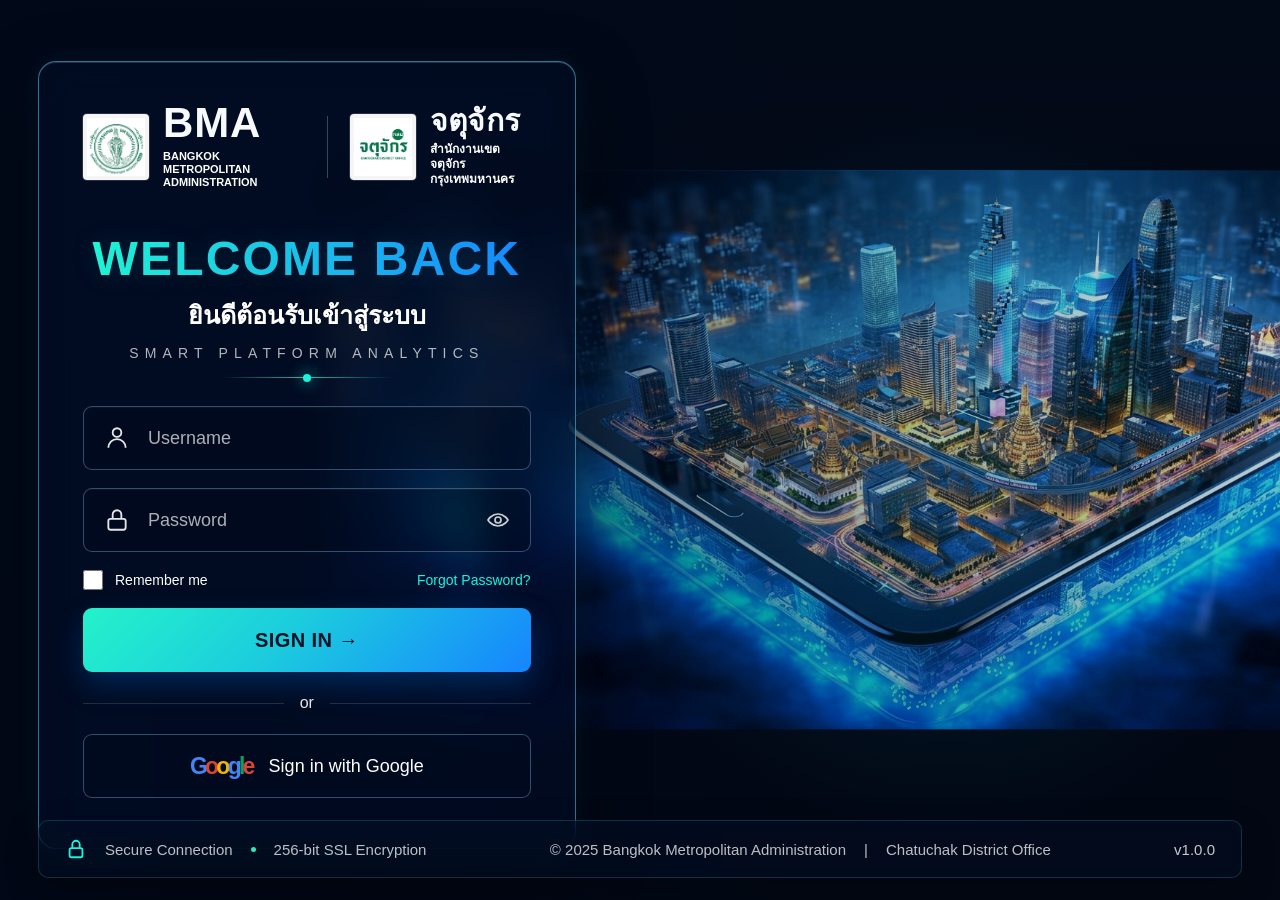
==== commit 60099de9: "Add files via upload" ====
--- a/index.html
+++ b/index.html
@@ -12,7 +12,7 @@
       --text:#f7fbff;
       --muted:rgba(247,251,255,.72);
       --line:rgba(95,214,255,.34);
-      --bg-url:url('assets/images/backgrounds/login-bg.png');
+      --bg-url:none;
     }
 
     *{box-sizing:border-box;margin:0;padding:0}
@@ -23,19 +23,38 @@
 
     .login-page{
       position:relative;width:100vw;height:100vh;overflow:hidden;
-      background-image:
-        radial-gradient(circle at 72% 52%, rgba(0,212,255,.10), transparent 34%),
-        linear-gradient(90deg, rgba(1,8,24,.80) 0%, rgba(1,8,24,.58) 30%, rgba(1,8,24,.24) 58%, rgba(1,8,24,.08) 100%),
-        var(--bg-url);
-      background-repeat:no-repeat,no-repeat,no-repeat;
-      background-size:100% 100%,100% 100%,74% auto;
-      background-position:center,center,118% center;
-    }
-
-    .login-page::before{
-      content:"";position:absolute;inset:0;pointer-events:none;
-      background:linear-gradient(180deg,rgba(0,0,0,.06),rgba(0,0,0,.28));
-    }
+      background:#020918;
+      isolation:isolate;
+    }
+
+    .city-bg{
+      position:absolute;z-index:-3;
+      right:-16vw;top:50%;
+      width:78vw;max-width:none;height:auto;
+      transform:translateY(-50%);
+      object-fit:contain;
+      object-position:right center;
+      filter:saturate(1.08) contrast(1.04);
+      user-select:none;pointer-events:none;
+    }
+
+    .city-bg-fallback{
+      position:absolute;inset:0;z-index:-4;
+      background-image:var(--bg-url);
+      background-repeat:no-repeat;
+      background-size:78% auto;
+      background-position:116% center;
+      opacity:1;
+    }
+
+    .bg-overlay{
+      position:absolute;inset:0;z-index:-2;pointer-events:none;
+      background:
+        radial-gradient(circle at 74% 52%, rgba(0,212,255,.12), transparent 35%),
+        linear-gradient(90deg, rgba(1,8,24,.82) 0%, rgba(1,8,24,.56) 34%, rgba(1,8,24,.20) 64%, rgba(1,8,24,.08) 100%),
+        linear-gradient(180deg,rgba(0,0,0,.04),rgba(0,0,0,.24));
+    }
+
 
     .login-shell{position:relative;z-index:1;width:100%;height:100%;padding:38px 38px 28px;display:flex;align-items:center}
 
@@ -97,24 +116,27 @@
     .dashboard-page{min-height:100vh;background:#06111f;color:white;padding:30px;font-family:inherit}.dashboard-page h2{font-size:32px}.logout-btn{margin-top:20px;padding:12px 18px;border:0;border-radius:8px;background:#16d9c8;color:#06111f;font-weight:800}
 
     @media (max-width:1100px){
-      .login-page{background-size:92% auto;background-position:135% center}.glass-panel{width:540px;padding:34px 34px}.logo-text strong{font-size:36px}.hero-title h1{font-size:42px}
+      .city-bg{width:94vw;right:-28vw}.city-bg-fallback{background-size:94% auto;background-position:132% center}.glass-panel{width:540px;padding:34px 34px}.logo-text strong{font-size:36px}.hero-title h1{font-size:42px}
     }
     @media (max-width:760px){
-      html,body{overflow:auto;position:static}.login-page{min-height:100vh;height:auto;overflow:auto;background-size:cover;background-position:center}.login-shell{height:auto;min-height:100vh;padding:18px;align-items:flex-start}.glass-panel{width:100%;max-height:none;padding:24px 20px;margin-bottom:90px}.logo-bar{gap:12px;margin-bottom:30px}.logo-img{width:52px;height:52px}.logo-text strong{font-size:30px}.logo-unit-right .logo-text strong{font-size:22px}.logo-text span{font-size:9px}.logo-unit-right .logo-text span{font-size:10px}.hero-title h1{font-size:34px}.hero-title .thai{font-size:20px}.hero-title .sub{letter-spacing:.26em;font-size:11px}.field,.signin-btn,.google-btn{height:56px}.trust-line{grid-template-columns:1fr;gap:10px}.trust-item{border-right:0}.page-footer{left:18px;right:18px;bottom:14px;height:auto;min-height:58px;padding:12px;gap:8px;font-size:12px;flex-wrap:wrap;justify-content:center}}
+      html,body{overflow:auto;position:static}.login-page{min-height:100vh;height:auto;overflow:auto}.city-bg{width:150vw;right:-48vw;top:38%;opacity:.95}.city-bg-fallback{background-size:cover;background-position:center}.login-shell{height:auto;min-height:100vh;padding:18px;align-items:flex-start}.glass-panel{width:100%;max-height:none;padding:24px 20px;margin-bottom:90px}.logo-bar{gap:12px;margin-bottom:30px}.logo-img{width:52px;height:52px}.logo-text strong{font-size:30px}.logo-unit-right .logo-text strong{font-size:22px}.logo-text span{font-size:9px}.logo-unit-right .logo-text span{font-size:10px}.hero-title h1{font-size:34px}.hero-title .thai{font-size:20px}.hero-title .sub{letter-spacing:.26em;font-size:11px}.field,.signin-btn,.google-btn{height:56px}.trust-line{grid-template-columns:1fr;gap:10px}.trust-item{border-right:0}.page-footer{left:18px;right:18px;bottom:14px;height:auto;min-height:58px;padding:12px;gap:8px;font-size:12px;flex-wrap:wrap;justify-content:center}}
   </style>
 </head>
 <body>
   <main class="login-page" id="loginPage">
+    <div class="city-bg-fallback" aria-hidden="true"></div>
+    <img id="cityBg" class="city-bg" alt="" aria-hidden="true" />
+    <div class="bg-overlay" aria-hidden="true"></div>
     <section class="login-shell" aria-label="Smart Platform Analytics Login">
       <div class="glass-panel">
         <header class="logo-bar">
           <div class="logo-unit">
-            <img src="assets/images/logos/bma-logo.png" alt="BMA Logo" class="logo-img" />
+            <img src="assets/images/logos/bma-logo.png" onerror="this.onerror=null;this.src='https://raw.githubusercontent.com/chatuchakdatacenter-wq/smart-platform-analytics/main/assets/images/logos/bma-logo.png'" alt="BMA Logo" class="logo-img" />
             <div class="logo-text"><strong>BMA</strong><span>BANGKOK METROPOLITAN<br />ADMINISTRATION</span></div>
           </div>
           <i class="logo-divider"></i>
           <div class="logo-unit logo-unit-right">
-            <img src="assets/images/logos/chatuchak-logo.png" alt="Chatuchak Logo" class="logo-img" />
+            <img src="assets/images/logos/chatuchak-logo.png" onerror="this.onerror=null;this.src='https://raw.githubusercontent.com/chatuchakdatacenter-wq/smart-platform-analytics/main/assets/images/logos/chatuchak-logo.png'" alt="Chatuchak Logo" class="logo-img" />
             <div class="logo-text"><strong>จตุจักร</strong><span>สำนักงานเขตจตุจักร<br />กรุงเทพมหานคร</span></div>
           </div>
         </header>
@@ -166,6 +188,25 @@
   </section>
 
   <script>
+
+    const CITY_BG_CANDIDATES = [
+      '/smart-platform-analytics/assets/images/backgrounds/login-bg.png',
+      'assets/images/backgrounds/login-bg.png',
+      'https://raw.githubusercontent.com/chatuchakdatacenter-wq/smart-platform-analytics/main/assets/images/backgrounds/login-bg.png'
+    ];
+    const cityBg = document.getElementById('cityBg');
+    function loadCityBg(index=0){
+      const url = CITY_BG_CANDIDATES[index];
+      if(!url || !cityBg) return;
+      const test = new Image();
+      test.onload = () => {
+        cityBg.src = url;
+        document.documentElement.style.setProperty('--bg-url', `url("${url}")`);
+      };
+      test.onerror = () => loadCityBg(index + 1);
+      test.src = url;
+    }
+    loadCityBg();
     const loginPage=document.getElementById('loginPage');
     const dashboardPage=document.getElementById('dashboardPage');
     const form=document.getElementById('loginForm');
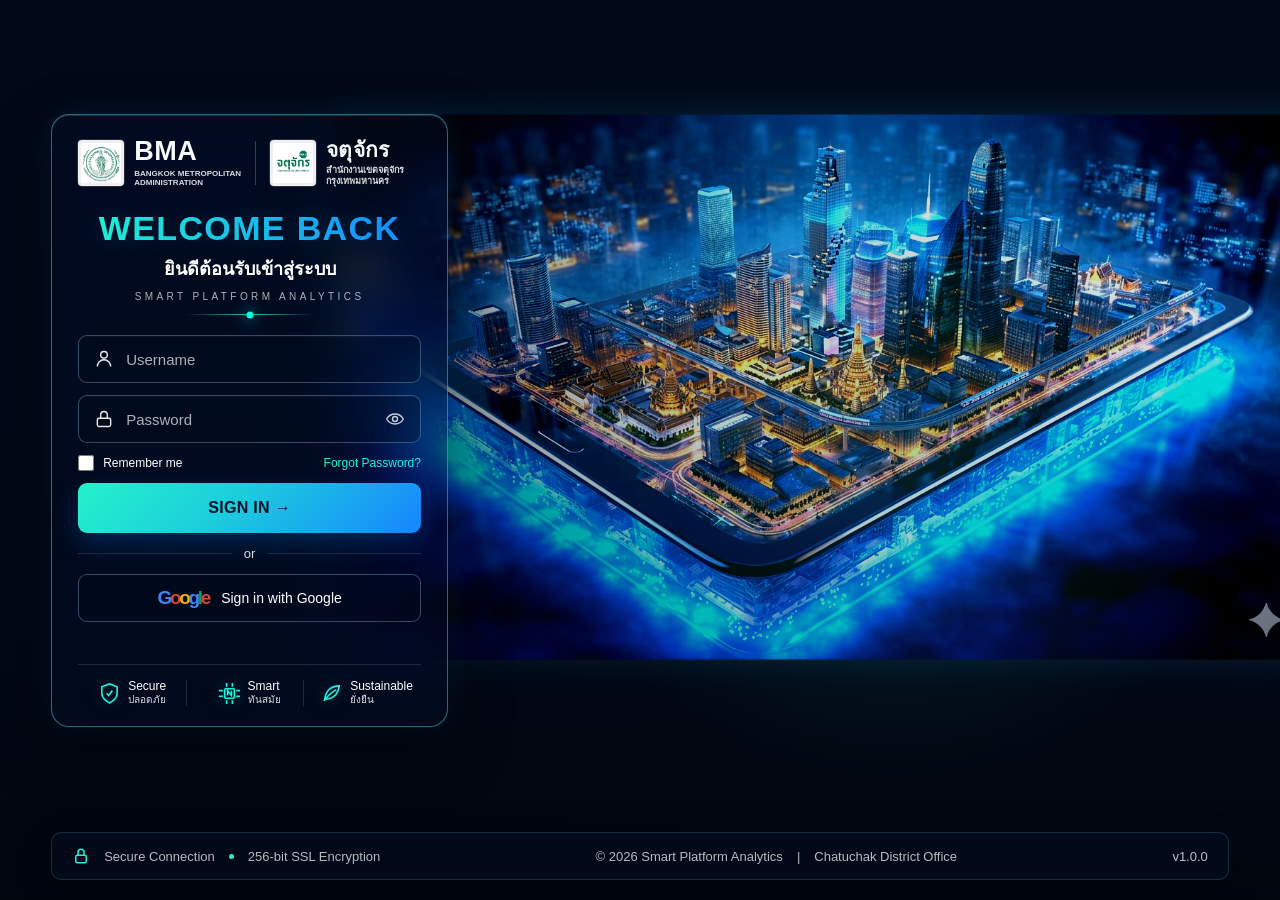
==== commit c167721b: "Update index.html" ====
--- a/index.html
+++ b/index.html
@@ -10,133 +10,158 @@
       --cyan:#19f4df;
       --blue:#1685ff;
       --text:#f7fbff;
-      --muted:rgba(247,251,255,.72);
-      --line:rgba(95,214,255,.34);
-      --bg-url:none;
+      --bg-local:'assets/images/backgrounds/login-bg.png';
     }
 
     *{box-sizing:border-box;margin:0;padding:0}
     html,body{width:100%;height:100%;overflow:hidden;background:#020918;color:var(--text);font-family:Inter,"Segoe UI",Tahoma,sans-serif}
     body{position:fixed;inset:0}
-
     .hidden{display:none!important}
 
     .login-page{
-      position:relative;width:100vw;height:100vh;overflow:hidden;
+      position:relative;
+      width:100vw;
+      height:100vh;
+      overflow:hidden;
+      isolation:isolate;
       background:#020918;
-      isolation:isolate;
     }
 
     .city-bg{
-      position:absolute;z-index:-3;
-      right:-16vw;top:50%;
-      width:78vw;max-width:none;height:auto;
-      transform:translateY(-50%);
+      position:absolute;
+      z-index:-4;
+      top:43%;
+      right:-2vw;
+      width:76vw;
+      height:auto;
+      max-height:86vh;
       object-fit:contain;
       object-position:right center;
-      filter:saturate(1.08) contrast(1.04);
-      user-select:none;pointer-events:none;
-    }
-
-    .city-bg-fallback{
-      position:absolute;inset:0;z-index:-4;
-      background-image:var(--bg-url);
-      background-repeat:no-repeat;
-      background-size:78% auto;
-      background-position:116% center;
-      opacity:1;
-    }
-
-    .bg-overlay{
-      position:absolute;inset:0;z-index:-2;pointer-events:none;
+      transform:translateY(-50%);
+      transform-origin:right center;
+      filter:contrast(1.28) saturate(1.18) brightness(1.05) drop-shadow(0 0 18px rgba(0,180,255,.18));
+      pointer-events:none;
+      user-select:none;
+    }
+
+    .login-page::before{
+      content:"";
+      position:absolute;
+      inset:0;
+      z-index:-3;
+      pointer-events:none;
       background:
-        radial-gradient(circle at 74% 52%, rgba(0,212,255,.12), transparent 35%),
-        linear-gradient(90deg, rgba(1,8,24,.82) 0%, rgba(1,8,24,.56) 34%, rgba(1,8,24,.20) 64%, rgba(1,8,24,.08) 100%),
-        linear-gradient(180deg,rgba(0,0,0,.04),rgba(0,0,0,.24));
-    }
-
-
-    .login-shell{position:relative;z-index:1;width:100%;height:100%;padding:38px 38px 28px;display:flex;align-items:center}
+        radial-gradient(circle at 70% 50%, rgba(25,244,223,.14), transparent 34%),
+        linear-gradient(90deg, rgba(1,8,24,.70) 0%, rgba(1,8,24,.44) 28%, rgba(1,8,24,.13) 58%, rgba(1,8,24,.06) 100%);
+    }
+
+    .login-page::after{
+      content:"";
+      position:absolute;
+      inset:0;
+      z-index:-2;
+      pointer-events:none;
+      background:linear-gradient(180deg, rgba(0,0,0,.00) 0%, rgba(0,0,0,.16) 72%, rgba(0,0,0,.40) 100%);
+    }
+
+    .login-shell{
+      position:relative;
+      z-index:1;
+      width:100%;
+      height:100%;
+      padding:clamp(18px,3vh,32px) clamp(24px,4vw,58px) 86px;
+      display:flex;
+      align-items:center;
+      justify-content:flex-start;
+    }
 
     .glass-panel{
-      width:min(590px,42vw);max-height:calc(100vh - 112px);overflow:hidden;
-      padding:42px 44px 34px;border-radius:18px;
-      background:rgba(4,16,38,.48);
-      border:1px solid rgba(83,217,255,.52);
-      box-shadow:0 24px 70px rgba(0,0,0,.42), inset 0 1px 0 rgba(255,255,255,.14), 0 0 34px rgba(0,176,255,.08);
-      backdrop-filter:blur(18px) saturate(138%);
-      -webkit-backdrop-filter:blur(18px) saturate(138%);
-    }
-
-    .logo-bar{display:flex;align-items:center;gap:22px;margin-bottom:46px}
-    .logo-unit{display:flex;align-items:center;gap:14px;min-width:0}
-    .logo-divider{width:1px;height:62px;background:rgba(255,255,255,.24);display:block;flex:0 0 auto}
-    .logo-img{width:66px;height:66px;object-fit:contain;background:rgba(255,255,255,.96);border-radius:4px;padding:4px;box-shadow:0 0 0 1px rgba(255,255,255,.15)}
-    .logo-text strong{display:block;font-size:42px;line-height:.9;font-weight:900;letter-spacing:.02em}
-    .logo-unit-right .logo-text strong{font-size:30px;letter-spacing:.01em}
-    .logo-text span{display:block;margin-top:8px;font-size:11px;line-height:1.2;font-weight:800;color:#fff;text-transform:uppercase}
-    .logo-unit-right .logo-text span{text-transform:none;font-size:12px;line-height:1.25}
-
-    .hero-title{text-align:center;margin-bottom:28px}
-    .hero-title h1{font-size:48px;line-height:1;font-weight:900;letter-spacing:.045em;background:linear-gradient(90deg,#22f7d2,#1685ff);-webkit-background-clip:text;background-clip:text;color:transparent;text-shadow:0 0 28px rgba(0,211,255,.16)}
-    .hero-title .thai{margin-top:12px;font-size:25px;font-weight:800;color:#fff}
-    .hero-title .sub{margin-top:10px;font-size:14px;letter-spacing:.44em;color:rgba(255,255,255,.70)}
-    .hero-title .dash{width:170px;height:1px;margin:16px auto 0;background:linear-gradient(90deg,transparent,rgba(26,245,222,.8),transparent);position:relative}
-    .hero-title .dash::after{content:"";position:absolute;left:50%;top:50%;width:8px;height:8px;border-radius:50%;background:var(--cyan);transform:translate(-50%,-50%);box-shadow:0 0 15px var(--cyan)}
-
-    .login-card{display:flex;flex-direction:column;gap:18px}
-    .field{height:64px;display:flex;align-items:center;gap:18px;padding:0 20px;border:1px solid rgba(143,190,229,.38);border-radius:9px;background:rgba(2,10,28,.34);box-shadow:inset 0 1px 0 rgba(255,255,255,.04)}
-    .field svg{width:26px;height:26px;color:#fff;opacity:.9;flex:0 0 auto}
-    .field input{width:100%;height:100%;border:0;outline:0;background:transparent;color:#fff;font-size:18px}
+      width:clamp(350px,31vw,420px);
+      max-height:calc(100vh - 116px);
+      overflow:hidden;
+      padding:24px 26px 20px;
+      border-radius:18px;
+      background:rgba(4,16,38,.38);
+      border:1px solid rgba(83,217,255,.46);
+      box-shadow:0 22px 62px rgba(0,0,0,.38), inset 0 1px 0 rgba(255,255,255,.14), 0 0 30px rgba(0,176,255,.10);
+      backdrop-filter:blur(18px) saturate(140%);
+      -webkit-backdrop-filter:blur(18px) saturate(140%);
+    }
+
+    .logo-bar{display:flex;align-items:center;gap:14px;margin-bottom:24px}
+    .logo-unit{display:flex;align-items:center;gap:10px;min-width:0}
+    .logo-divider{width:1px;height:44px;background:rgba(255,255,255,.22);display:block;flex:0 0 auto}
+    .logo-img{width:46px;height:46px;object-fit:contain;background:rgba(255,255,255,.94);border-radius:4px;padding:3px;box-shadow:0 0 0 1px rgba(255,255,255,.14)}
+    .logo-text strong{display:block;font-size:27px;line-height:.92;font-weight:900;letter-spacing:.02em}
+    .logo-unit-right .logo-text strong{font-size:21px;letter-spacing:.01em}
+    .logo-text span{display:block;margin-top:5px;font-size:8px;line-height:1.15;font-weight:800;color:#fff;text-transform:uppercase;opacity:.86}
+    .logo-unit-right .logo-text span{text-transform:none;font-size:9px;line-height:1.2}
+
+    .hero-title{text-align:center;margin-bottom:20px}
+    .hero-title h1{font-size:34px;line-height:1;font-weight:900;letter-spacing:.04em;background:linear-gradient(90deg,#22f7d2,#1685ff);-webkit-background-clip:text;background-clip:text;color:transparent;text-shadow:0 0 24px rgba(0,211,255,.16)}
+    .hero-title .thai{margin-top:9px;font-size:18px;font-weight:800;color:#fff}
+    .hero-title .sub{margin-top:8px;font-size:10px;letter-spacing:.34em;color:rgba(255,255,255,.68)}
+    .hero-title .dash{width:128px;height:1px;margin:12px auto 0;background:linear-gradient(90deg,transparent,rgba(26,245,222,.82),transparent);position:relative}
+    .hero-title .dash::after{content:"";position:absolute;left:50%;top:50%;width:7px;height:7px;border-radius:50%;background:var(--cyan);transform:translate(-50%,-50%);box-shadow:0 0 15px var(--cyan)}
+
+    .login-card{display:flex;flex-direction:column;gap:12px}
+    .field{height:48px;display:flex;align-items:center;gap:12px;padding:0 15px;border:1px solid rgba(143,190,229,.36);border-radius:9px;background:rgba(2,10,28,.30);box-shadow:inset 0 1px 0 rgba(255,255,255,.04)}
+    .field svg{width:20px;height:20px;color:#fff;opacity:.9;flex:0 0 auto}
+    .field input{width:100%;height:100%;border:0;outline:0;background:transparent;color:#fff;font-size:15px}
     .field input::placeholder{color:rgba(255,255,255,.68)}
-    .ghost-btn{border:0;background:transparent;color:#fff;cursor:pointer;display:flex;align-items:center;opacity:.88}
-    .ghost-btn svg{width:24px;height:24px}
-
-    .row-options{display:flex;align-items:center;justify-content:space-between;margin-top:0;font-size:14px;color:#fff}
-    .remember{display:flex;align-items:center;gap:12px}
-    .remember input{width:20px;height:20px;accent-color:var(--cyan)}
-    .forgot{color:var(--cyan);text-decoration:none}
-
-    .signin-btn{height:64px;border:0;border-radius:9px;cursor:pointer;font-size:20px;font-weight:900;letter-spacing:.02em;color:#021226;background:linear-gradient(135deg,#24f2ca 0%,#1ccddd 44%,#1685ff 100%);box-shadow:0 12px 30px rgba(0,126,255,.25)}
+    .ghost-btn{border:0;background:transparent;color:#fff;cursor:pointer;display:flex;align-items:center;opacity:.86}.ghost-btn svg{width:20px;height:20px}
+
+    .row-options{display:flex;align-items:center;justify-content:space-between;font-size:12px;color:#fff}
+    .remember{display:flex;align-items:center;gap:9px}.remember input{width:16px;height:16px;accent-color:var(--cyan)}.forgot{color:var(--cyan);text-decoration:none}
+
+    .signin-btn{height:50px;border:0;border-radius:9px;cursor:pointer;font-size:16px;font-weight:900;letter-spacing:.02em;color:#021226;background:linear-gradient(135deg,#24f2ca 0%,#1ccddd 44%,#1685ff 100%);box-shadow:0 10px 26px rgba(0,126,255,.24)}
     .signin-btn:hover{filter:brightness(1.08)}
-    .or{display:flex;align-items:center;gap:16px;color:#fff;opacity:.9;font-size:16px;margin:4px 0}
-    .or::before,.or::after{content:"";height:1px;background:rgba(255,255,255,.15);flex:1}
-    .google-btn{height:64px;border:1px solid rgba(143,190,229,.38);border-radius:9px;background:rgba(2,10,28,.26);color:#fff;font-size:18px;display:flex;align-items:center;justify-content:center;gap:16px;cursor:pointer}
-    .google-g{font-weight:900;font-size:23px;letter-spacing:-.12em}.google-g span:nth-child(1){color:#4285f4}.google-g span:nth-child(2){color:#db4437}.google-g span:nth-child(3){color:#f4b400}.google-g span:nth-child(4){color:#4285f4}.google-g span:nth-child(5){color:#0f9d58}.google-g span:nth-child(6){color:#db4437}
-    .login-message{min-height:18px;text-align:center;color:#ffdf7d;font-size:13px}
-
-    .trust-line{margin-top:4px;padding-top:24px;border-top:1px solid rgba(255,255,255,.12);display:grid;grid-template-columns:repeat(3,1fr);gap:12px}
-    .trust-item{display:flex;align-items:center;justify-content:center;gap:10px;color:#fff;font-size:15px;line-height:1.25;border-right:1px solid rgba(255,255,255,.12)}
-    .trust-item:last-child{border-right:0}.trust-item svg{width:32px;height:32px;color:var(--cyan);filter:drop-shadow(0 0 10px rgba(26,245,222,.25))}
-    .trust-item small{display:block;color:#fff;font-size:13px;opacity:.9}
-
-    .page-footer{position:absolute;left:38px;right:38px;bottom:22px;height:58px;border-radius:10px;border:1px solid rgba(83,217,255,.18);background:rgba(4,16,38,.48);backdrop-filter:blur(16px);-webkit-backdrop-filter:blur(16px);display:flex;align-items:center;justify-content:space-between;padding:0 26px;color:rgba(255,255,255,.74);font-size:15px;z-index:2;box-shadow:0 12px 34px rgba(0,0,0,.22)}
-    .footer-left,.footer-center{display:flex;align-items:center;gap:18px}.footer-left svg{width:22px;height:22px;color:var(--cyan)}.dot{width:5px;height:5px;border-radius:50%;background:#28ebbc;display:inline-block}.version{color:rgba(255,255,255,.78)}
+    .or{display:flex;align-items:center;gap:12px;color:#fff;opacity:.86;font-size:13px;margin:1px 0}.or::before,.or::after{content:"";height:1px;background:rgba(255,255,255,.14);flex:1}
+    .google-btn{height:48px;border:1px solid rgba(143,190,229,.36);border-radius:9px;background:rgba(2,10,28,.24);color:#fff;font-size:14px;display:flex;align-items:center;justify-content:center;gap:12px;cursor:pointer}
+    .google-g{font-weight:900;font-size:19px;letter-spacing:-.12em}.google-g span:nth-child(1){color:#4285f4}.google-g span:nth-child(2){color:#db4437}.google-g span:nth-child(3){color:#f4b400}.google-g span:nth-child(4){color:#4285f4}.google-g span:nth-child(5){color:#0f9d58}.google-g span:nth-child(6){color:#db4437}
+    .login-message{min-height:16px;text-align:center;color:#ffdf7d;font-size:12px}
+
+    .trust-line{margin-top:2px;padding-top:15px;border-top:1px solid rgba(255,255,255,.12);display:grid;grid-template-columns:repeat(3,1fr);gap:8px}
+    .trust-item{display:flex;align-items:center;justify-content:center;gap:7px;color:#fff;font-size:12px;line-height:1.15;border-right:1px solid rgba(255,255,255,.12)}
+    .trust-item:last-child{border-right:0}.trust-item svg{width:23px;height:23px;color:var(--cyan);filter:drop-shadow(0 0 9px rgba(26,245,222,.22))}.trust-item small{display:block;color:#fff;font-size:10px;opacity:.86}
+
+    .page-footer{position:absolute;left:clamp(24px,4vw,58px);right:clamp(24px,4vw,58px);bottom:20px;height:48px;border-radius:10px;border:1px solid rgba(83,217,255,.18);background:rgba(4,16,38,.40);backdrop-filter:blur(14px);-webkit-backdrop-filter:blur(14px);display:flex;align-items:center;justify-content:space-between;padding:0 20px;color:rgba(255,255,255,.72);font-size:13px;z-index:2;box-shadow:0 12px 34px rgba(0,0,0,.22)}
+    .footer-left,.footer-center{display:flex;align-items:center;gap:14px}.footer-left svg{width:18px;height:18px;color:var(--cyan)}.dot{width:5px;height:5px;border-radius:50%;background:#28ebbc;display:inline-block}.version{color:rgba(255,255,255,.75)}
 
     .dashboard-page{min-height:100vh;background:#06111f;color:white;padding:30px;font-family:inherit}.dashboard-page h2{font-size:32px}.logout-btn{margin-top:20px;padding:12px 18px;border:0;border-radius:8px;background:#16d9c8;color:#06111f;font-weight:800}
 
-    @media (max-width:1100px){
-      .city-bg{width:94vw;right:-28vw}.city-bg-fallback{background-size:94% auto;background-position:132% center}.glass-panel{width:540px;padding:34px 34px}.logo-text strong{font-size:36px}.hero-title h1{font-size:42px}
-    }
-    @media (max-width:760px){
-      html,body{overflow:auto;position:static}.login-page{min-height:100vh;height:auto;overflow:auto}.city-bg{width:150vw;right:-48vw;top:38%;opacity:.95}.city-bg-fallback{background-size:cover;background-position:center}.login-shell{height:auto;min-height:100vh;padding:18px;align-items:flex-start}.glass-panel{width:100%;max-height:none;padding:24px 20px;margin-bottom:90px}.logo-bar{gap:12px;margin-bottom:30px}.logo-img{width:52px;height:52px}.logo-text strong{font-size:30px}.logo-unit-right .logo-text strong{font-size:22px}.logo-text span{font-size:9px}.logo-unit-right .logo-text span{font-size:10px}.hero-title h1{font-size:34px}.hero-title .thai{font-size:20px}.hero-title .sub{letter-spacing:.26em;font-size:11px}.field,.signin-btn,.google-btn{height:56px}.trust-line{grid-template-columns:1fr;gap:10px}.trust-item{border-right:0}.page-footer{left:18px;right:18px;bottom:14px;height:auto;min-height:58px;padding:12px;gap:8px;font-size:12px;flex-wrap:wrap;justify-content:center}}
+    @media (min-width:1500px){
+      .city-bg{width:74vw;right:-1vw;max-height:88vh}
+      .glass-panel{width:420px}
+    }
+
+    @media (max-height:760px){
+      .login-shell{padding-top:18px;padding-bottom:70px}.glass-panel{padding:18px 22px 16px;width:clamp(330px,29vw,390px)}.logo-bar{margin-bottom:16px}.hero-title{margin-bottom:14px}.hero-title h1{font-size:30px}.hero-title .thai{font-size:16px}.field,.signin-btn,.google-btn{height:43px}.trust-line{padding-top:10px}.page-footer{height:42px;font-size:12px}
+    }
+
+    @media (max-width:900px){
+      .city-bg{top:50%;width:100vw;right:0;max-height:none;height:100%;object-fit:cover;object-position:center center;transform:translateY(-50%)}
+      .login-shell{padding:18px 18px 82px;align-items:center;justify-content:center}.glass-panel{width:min(92vw,420px);max-height:calc(100vh - 110px)}.page-footer{left:18px;right:18px;font-size:11px;gap:8px;justify-content:center;flex-wrap:wrap;height:auto;min-height:48px;padding:10px}.footer-center{display:none}
+    }
+
+    @media (max-width:520px){
+      .glass-panel{padding:20px 18px}.logo-text span{display:none}.logo-img{width:42px;height:42px}.hero-title h1{font-size:29px}.hero-title .thai{font-size:16px}.hero-title .sub{font-size:9px;letter-spacing:.22em}.trust-line{grid-template-columns:1fr}.trust-item{border-right:0}.footer-left{gap:8px}
+    }
   </style>
 </head>
 <body>
   <main class="login-page" id="loginPage">
-    <div class="city-bg-fallback" aria-hidden="true"></div>
-    <img id="cityBg" class="city-bg" alt="" aria-hidden="true" />
-    <div class="bg-overlay" aria-hidden="true"></div>
+    <img class="city-bg" src="assets/images/backgrounds/login-bg.png" alt="" aria-hidden="true" onerror="this.onerror=null;this.src='https://raw.githubusercontent.com/chatuchakdatacenter-wq/smart-platform-analytics/main/assets/images/backgrounds/login-bg.png';" />
     <section class="login-shell" aria-label="Smart Platform Analytics Login">
       <div class="glass-panel">
         <header class="logo-bar">
           <div class="logo-unit">
-            <img src="assets/images/logos/bma-logo.png" onerror="this.onerror=null;this.src='https://raw.githubusercontent.com/chatuchakdatacenter-wq/smart-platform-analytics/main/assets/images/logos/bma-logo.png'" alt="BMA Logo" class="logo-img" />
+            <img src="assets/images/logos/bma-logo.png" onerror="this.onerror=null;this.src='https://raw.githubusercontent.com/chatuchakdatacenter-wq/smart-platform-analytics/main/assets/images/logos/bma-logo.png';" alt="BMA Logo" class="logo-img" />
             <div class="logo-text"><strong>BMA</strong><span>BANGKOK METROPOLITAN<br />ADMINISTRATION</span></div>
           </div>
           <i class="logo-divider"></i>
           <div class="logo-unit logo-unit-right">
-            <img src="assets/images/logos/chatuchak-logo.png" onerror="this.onerror=null;this.src='https://raw.githubusercontent.com/chatuchakdatacenter-wq/smart-platform-analytics/main/assets/images/logos/chatuchak-logo.png'" alt="Chatuchak Logo" class="logo-img" />
+            <img src="assets/images/logos/chatuchak-logo.png" onerror="this.onerror=null;this.src='https://raw.githubusercontent.com/chatuchakdatacenter-wq/smart-platform-analytics/main/assets/images/logos/chatuchak-logo.png';" alt="Chatuchak Logo" class="logo-img" />
             <div class="logo-text"><strong>จตุจักร</strong><span>สำนักงานเขตจตุจักร<br />กรุงเทพมหานคร</span></div>
           </div>
         </header>
@@ -176,7 +201,7 @@
     </section>
     <footer class="page-footer">
       <div class="footer-left"><svg viewBox="0 0 24 24" fill="none" stroke="currentColor" stroke-width="2"><rect x="5" y="11" width="14" height="10" rx="2"/><path d="M8 11V7a4 4 0 0 1 8 0v4"/></svg><span>Secure Connection</span><span class="dot"></span><span>256-bit SSL Encryption</span></div>
-      <div class="footer-center">© 2025 Bangkok Metropolitan Administration <span>|</span> Chatuchak District Office</div>
+      <div class="footer-center">© 2026 Smart Platform Analytics <span>|</span> Chatuchak District Office</div>
       <div class="version">v1.0.0</div>
     </footer>
   </main>
@@ -188,25 +213,6 @@
   </section>
 
   <script>
-
-    const CITY_BG_CANDIDATES = [
-      '/smart-platform-analytics/assets/images/backgrounds/login-bg.png',
-      'assets/images/backgrounds/login-bg.png',
-      'https://raw.githubusercontent.com/chatuchakdatacenter-wq/smart-platform-analytics/main/assets/images/backgrounds/login-bg.png'
-    ];
-    const cityBg = document.getElementById('cityBg');
-    function loadCityBg(index=0){
-      const url = CITY_BG_CANDIDATES[index];
-      if(!url || !cityBg) return;
-      const test = new Image();
-      test.onload = () => {
-        cityBg.src = url;
-        document.documentElement.style.setProperty('--bg-url', `url("${url}")`);
-      };
-      test.onerror = () => loadCityBg(index + 1);
-      test.src = url;
-    }
-    loadCityBg();
     const loginPage=document.getElementById('loginPage');
     const dashboardPage=document.getElementById('dashboardPage');
     const form=document.getElementById('loginForm');
